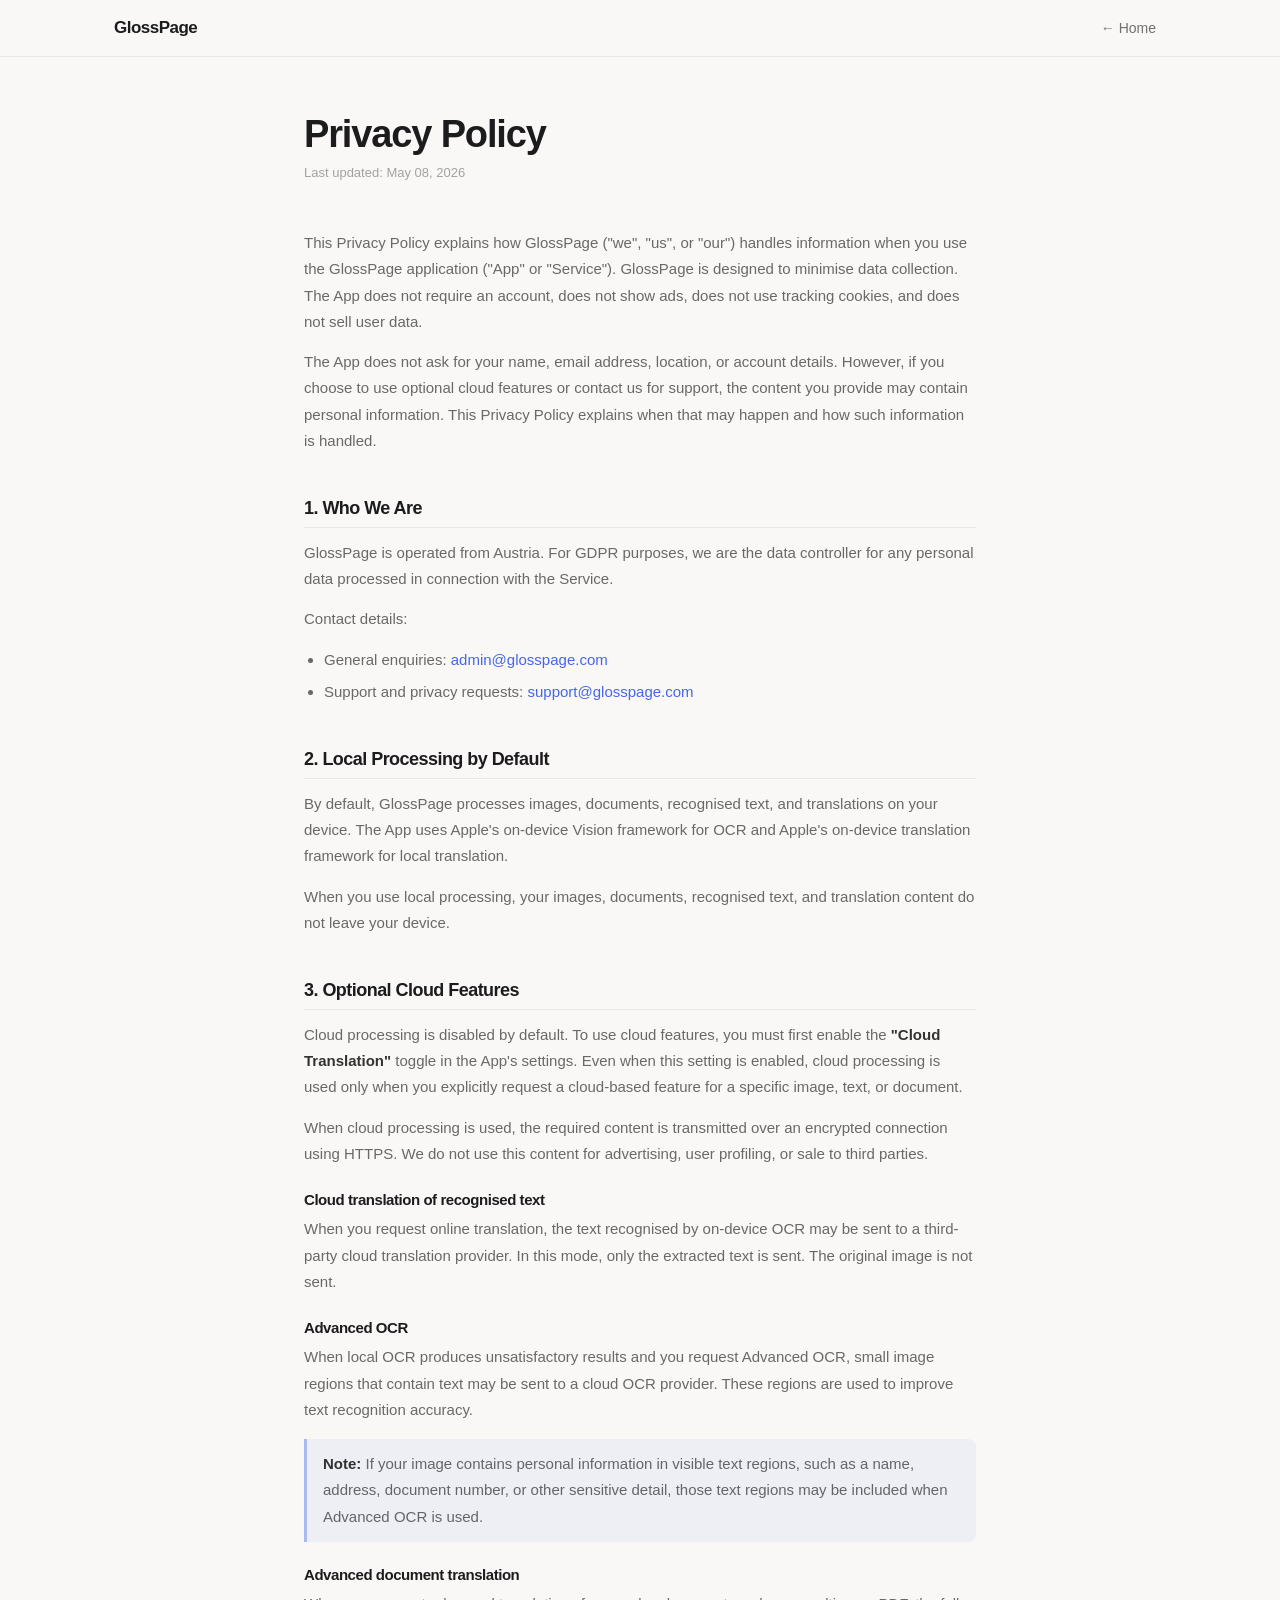
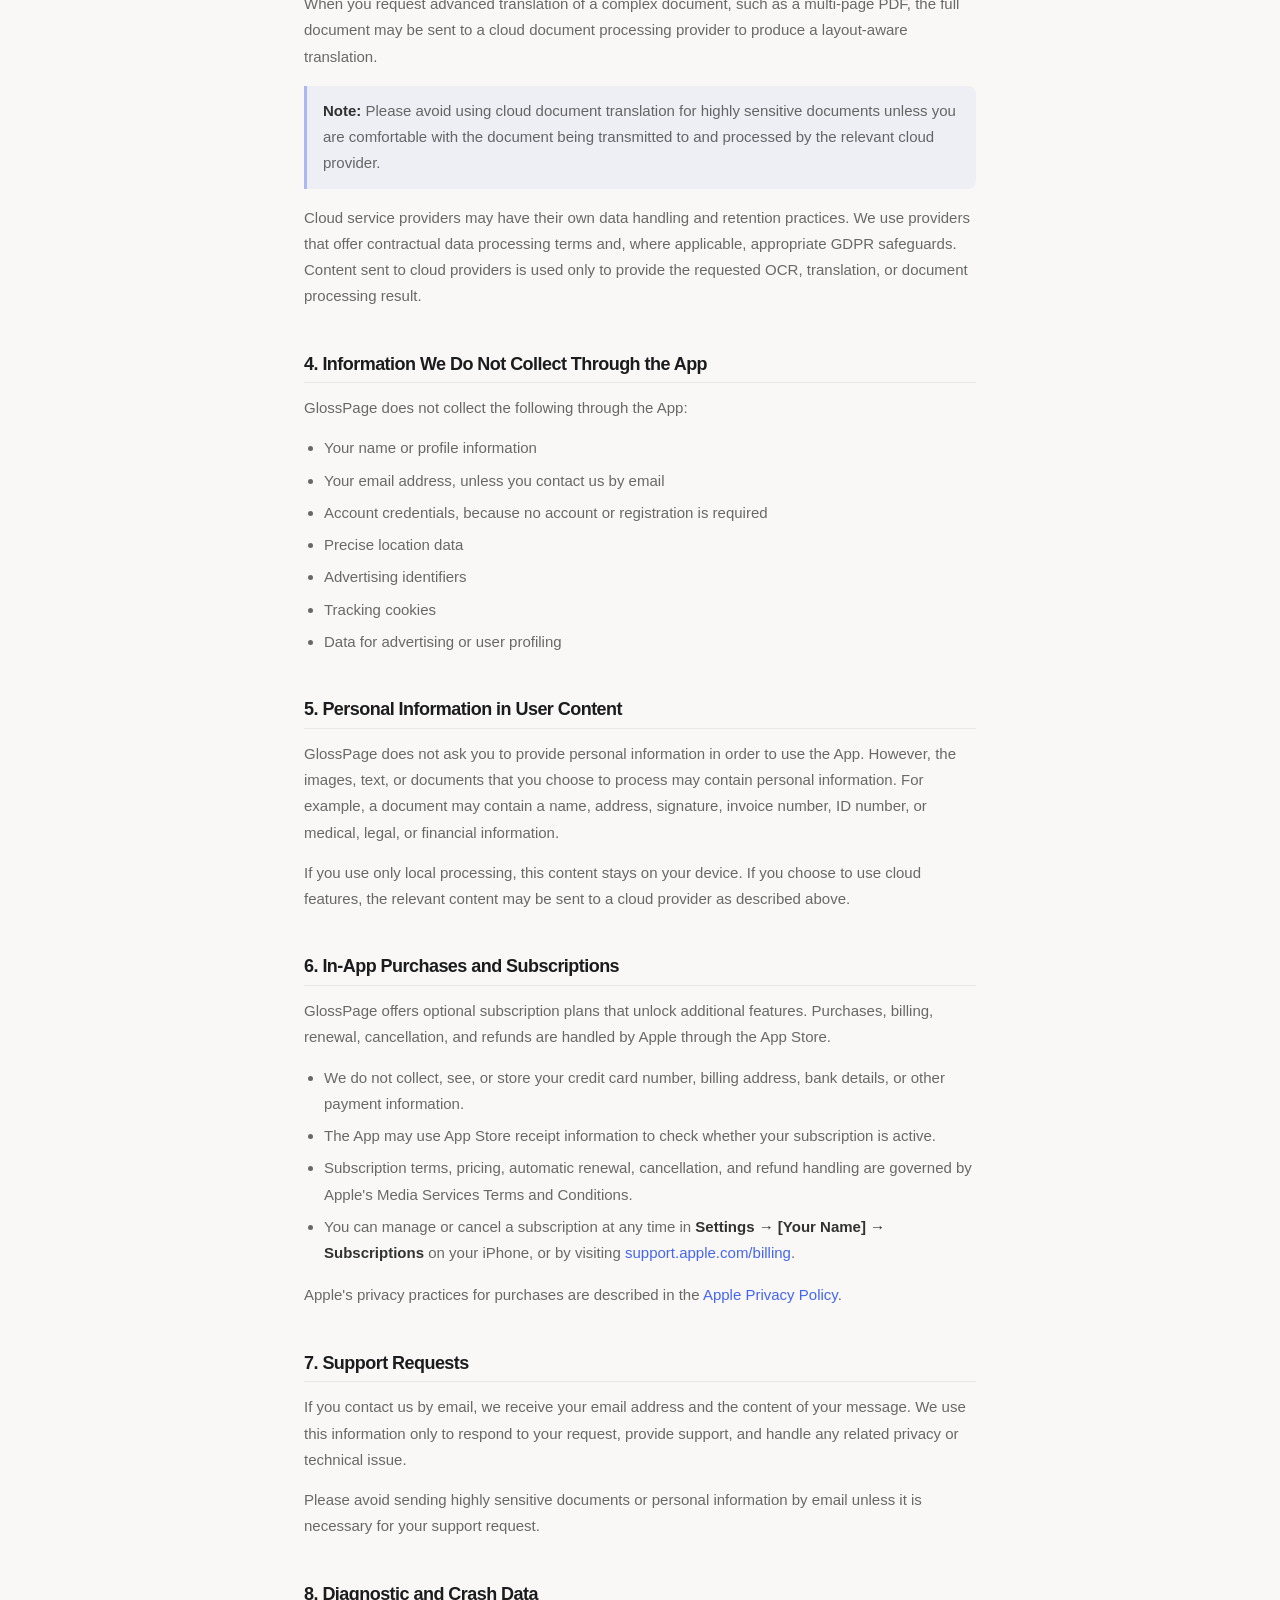
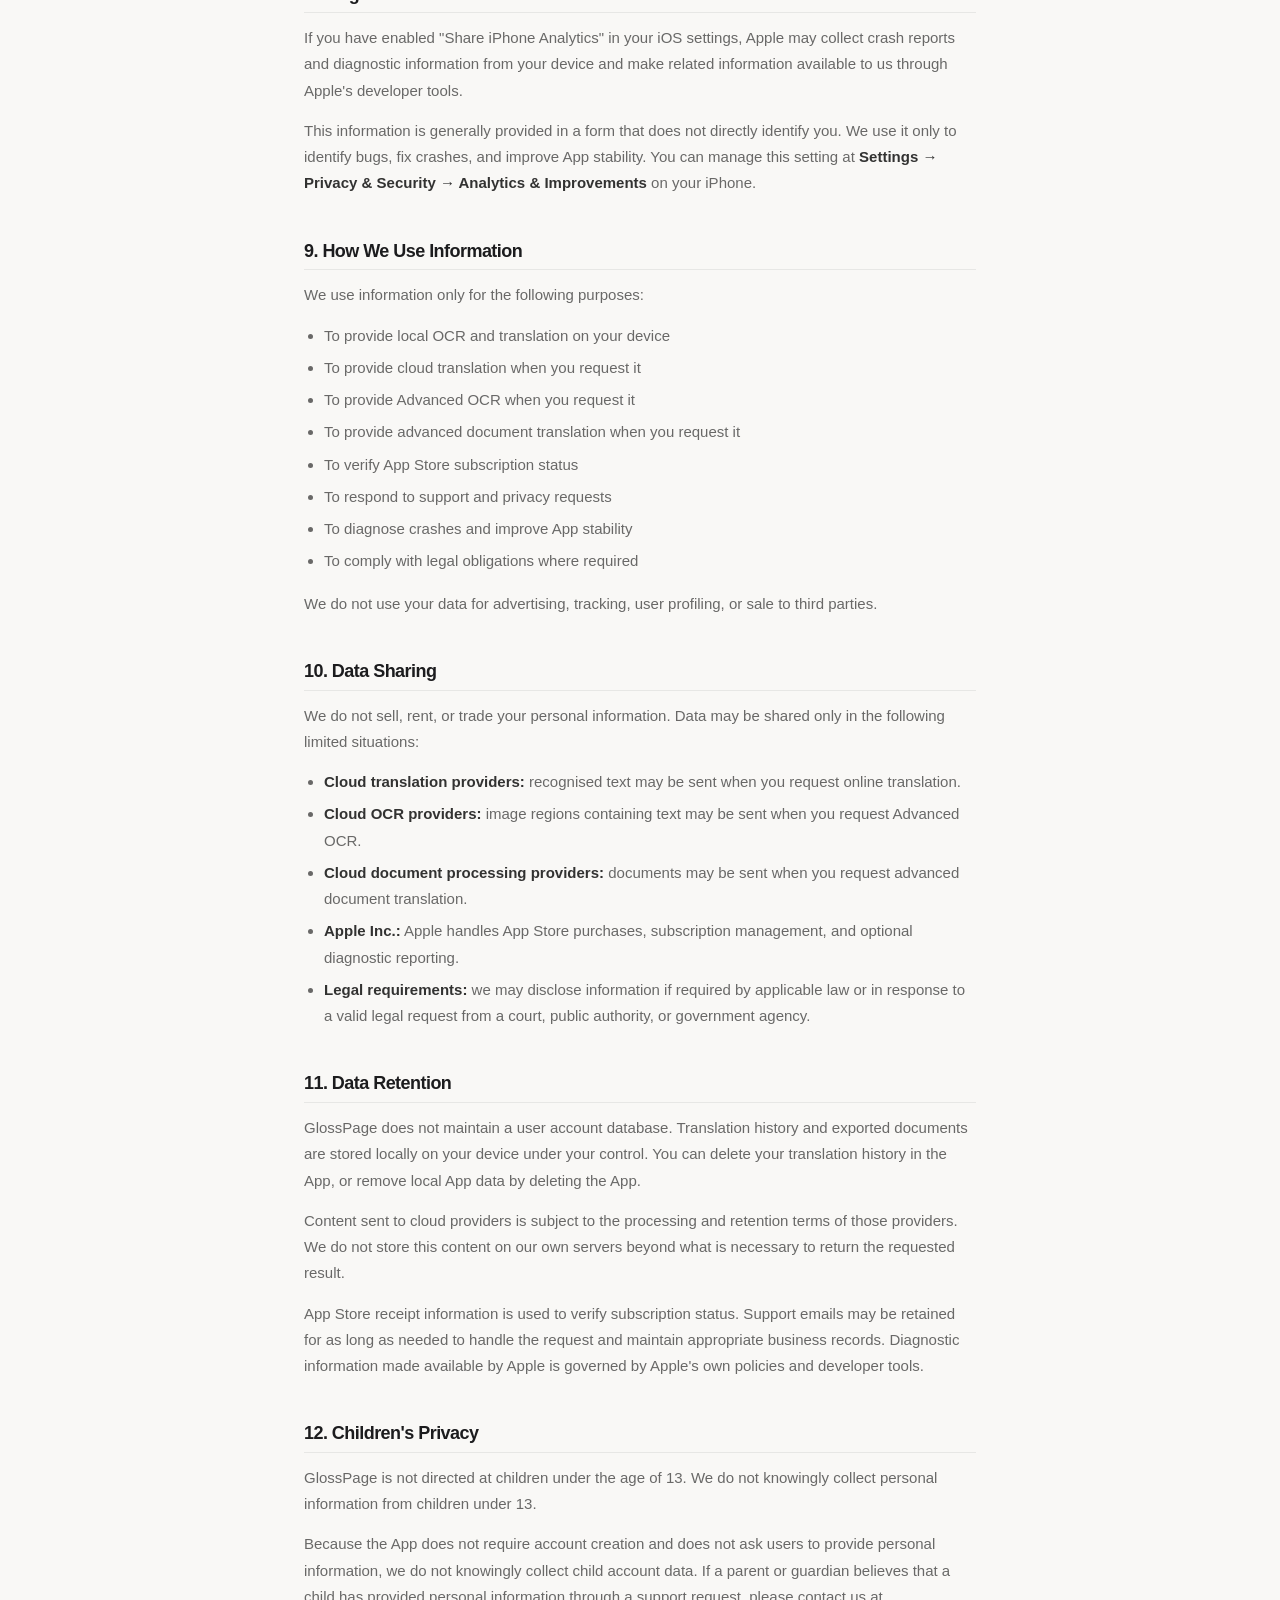
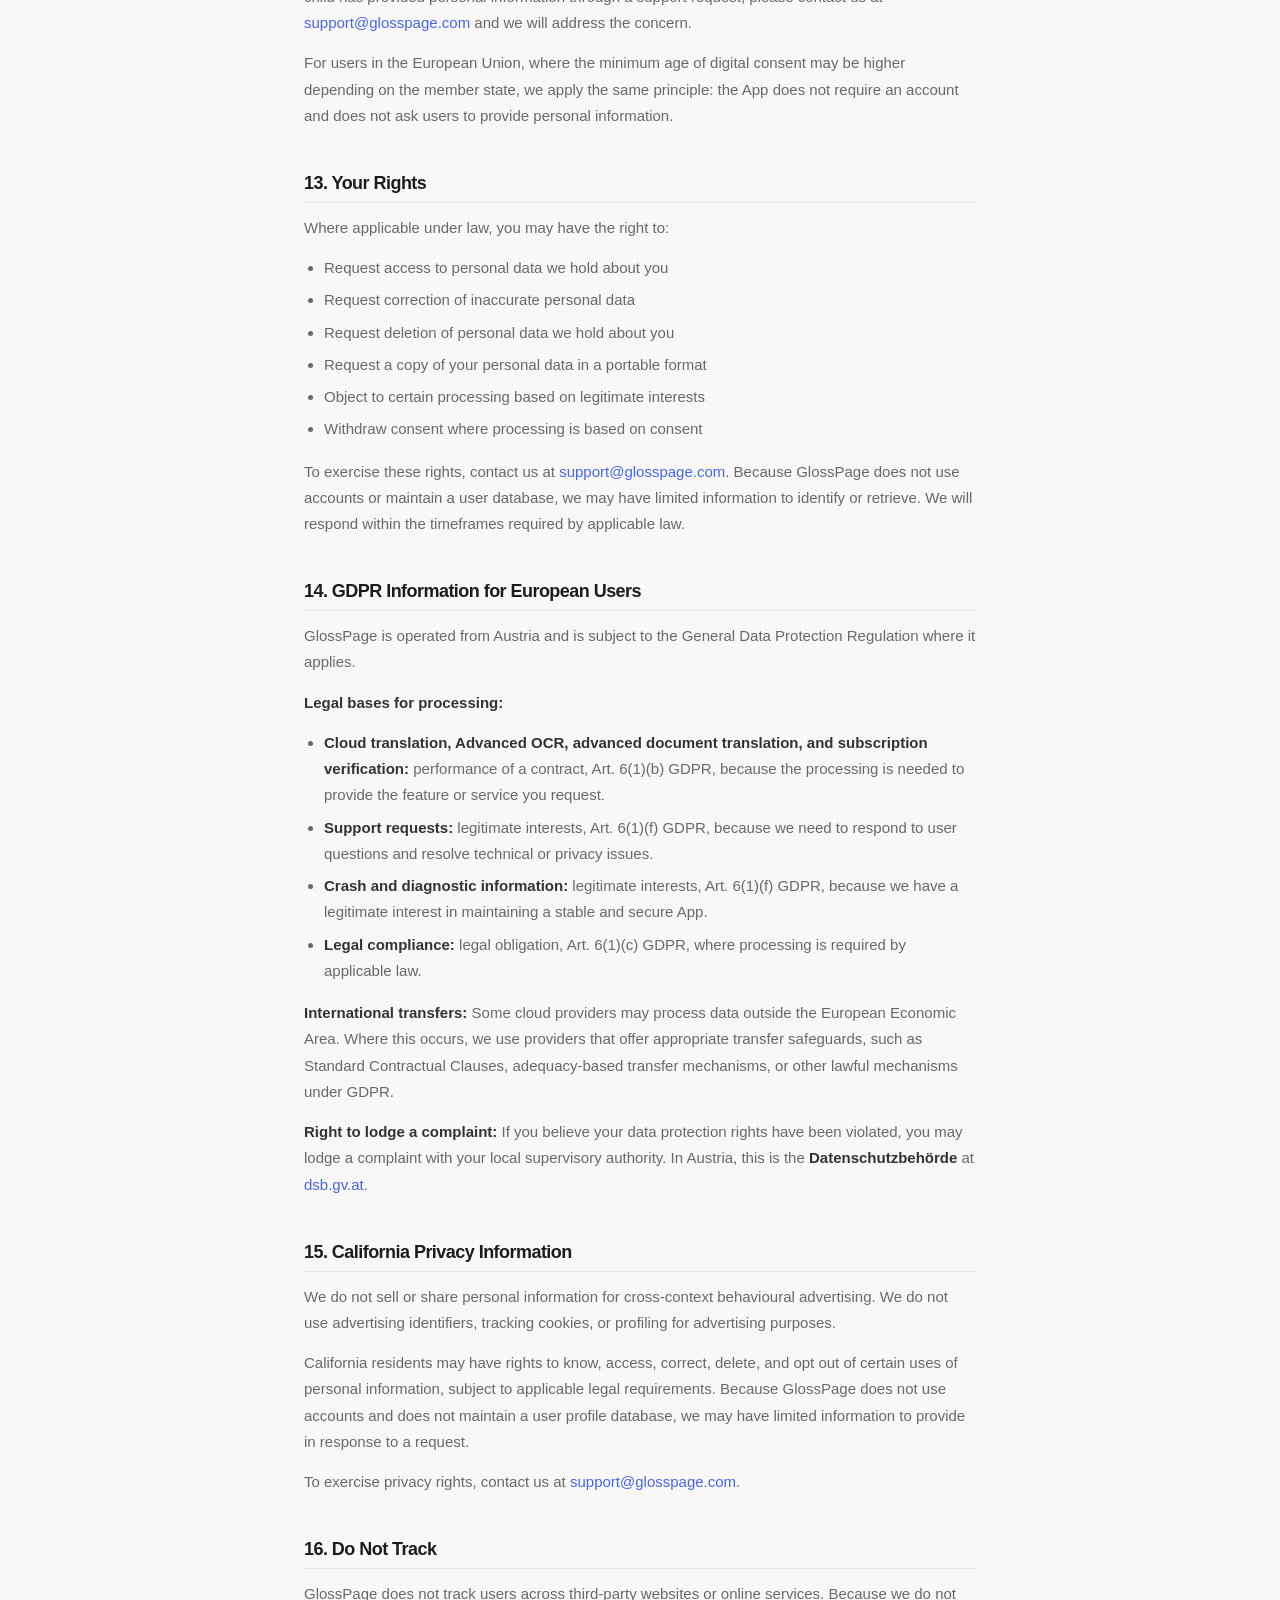
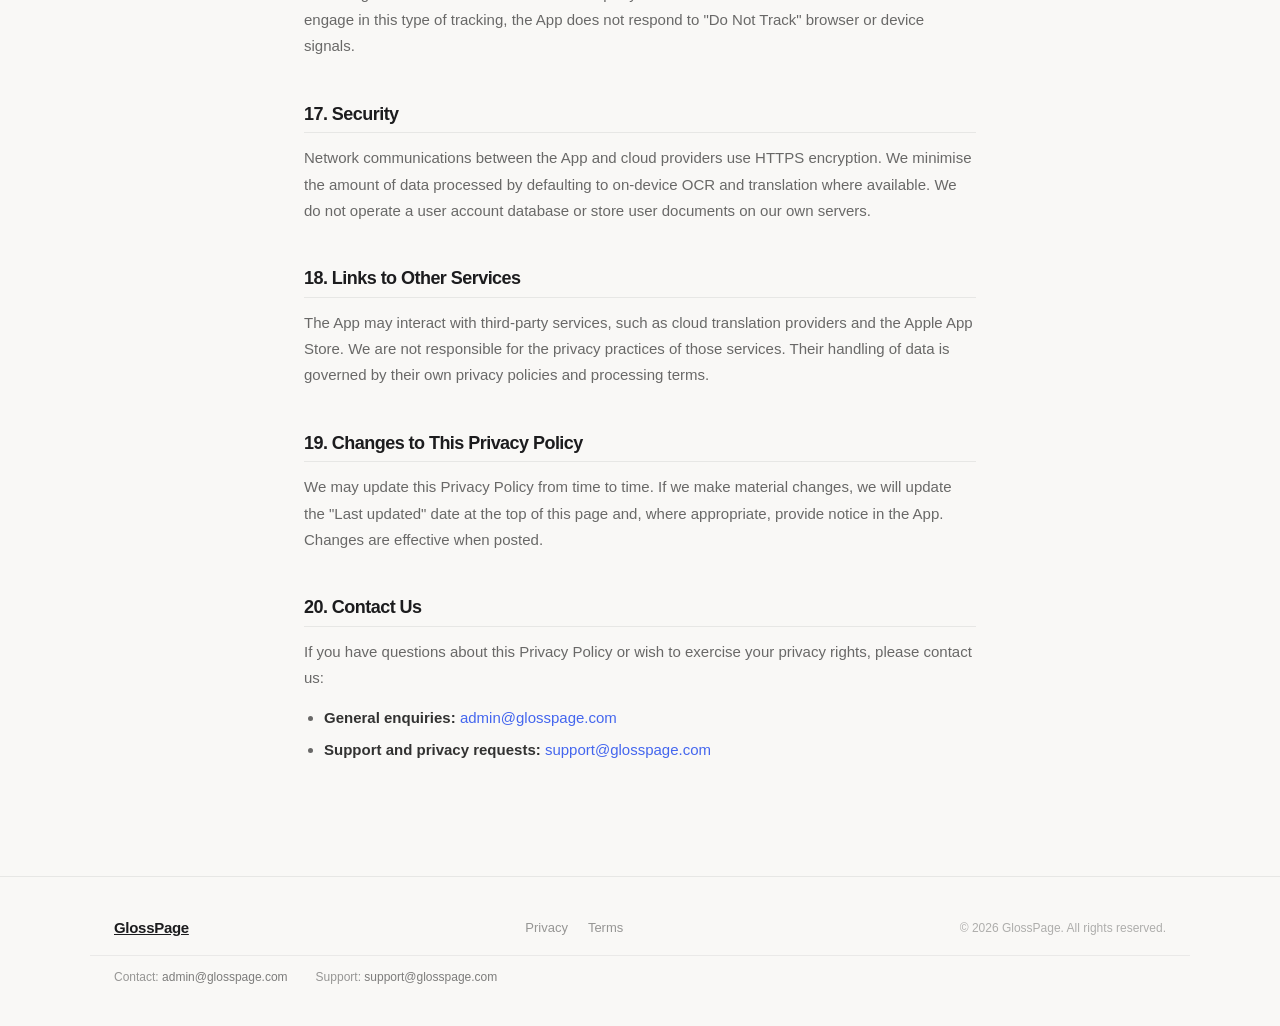
==== privacy.html @ c05e22f7 "Initial commit — GlossPage landing site" ====
<!DOCTYPE html>
<html lang="en">
<head>
<meta charset="UTF-8">
<meta name="viewport" content="width=device-width, initial-scale=1.0">
<title>Privacy Policy — GlossPage</title>
<meta name="description" content="GlossPage Privacy Policy — how we handle data in the GlossPage translation app.">
<link rel="icon" href="img/glosspage-icon.png" type="image/png">
<link rel="stylesheet" href="styles.css">
</head>
<body>

<nav>
  <div class="nav-inner">
    <a href="index.html" class="nav-logo">GlossPage</a>
    <div class="nav-actions">
      <a href="index.html" class="nav-link">← Home</a>
    </div>
  </div>
</nav>

<main class="legal-page">
  <div class="legal-content">

    <h1>Privacy Policy</h1>
    <span class="meta">Last updated: May 08, 2026</span>

    <p>This Privacy Policy explains how GlossPage ("we", "us", or "our") handles information when you use the GlossPage application ("App" or "Service"). GlossPage is designed to minimise data collection. The App does not require an account, does not show ads, does not use tracking cookies, and does not sell user data.</p>

    <p>The App does not ask for your name, email address, location, or account details. However, if you choose to use optional cloud features or contact us for support, the content you provide may contain personal information. This Privacy Policy explains when that may happen and how such information is handled.</p>

    <h2>1. Who We Are</h2>
    <p>GlossPage is operated from Austria. For GDPR purposes, we are the data controller for any personal data processed in connection with the Service.</p>
    <p>Contact details:</p>
    <ul>
      <li>General enquiries: <a href="mailto:admin@glosspage.com">admin@glosspage.com</a></li>
      <li>Support and privacy requests: <a href="mailto:support@glosspage.com">support@glosspage.com</a></li>
    </ul>

    <h2>2. Local Processing by Default</h2>
    <p>By default, GlossPage processes images, documents, recognised text, and translations on your device. The App uses Apple's on-device Vision framework for OCR and Apple's on-device translation framework for local translation.</p>
    <p>When you use local processing, your images, documents, recognised text, and translation content do not leave your device.</p>

    <h2>3. Optional Cloud Features</h2>
    <p>Cloud processing is disabled by default. To use cloud features, you must first enable the <strong>"Cloud Translation"</strong> toggle in the App's settings. Even when this setting is enabled, cloud processing is used only when you explicitly request a cloud-based feature for a specific image, text, or document.</p>

    <p>When cloud processing is used, the required content is transmitted over an encrypted connection using HTTPS. We do not use this content for advertising, user profiling, or sale to third parties.</p>

    <h3>Cloud translation of recognised text</h3>
    <p>When you request online translation, the text recognised by on-device OCR may be sent to a third-party cloud translation provider. In this mode, only the extracted text is sent. The original image is not sent.</p>

    <h3>Advanced OCR</h3>
    <p>When local OCR produces unsatisfactory results and you request Advanced OCR, small image regions that contain text may be sent to a cloud OCR provider. These regions are used to improve text recognition accuracy.</p>

    <div class="notice">
      <p><strong>Note:</strong> If your image contains personal information in visible text regions, such as a name, address, document number, or other sensitive detail, those text regions may be included when Advanced OCR is used.</p>
    </div>

    <h3>Advanced document translation</h3>
    <p>When you request advanced translation of a complex document, such as a multi-page PDF, the full document may be sent to a cloud document processing provider to produce a layout-aware translation.</p>

    <div class="notice">
      <p><strong>Note:</strong> Please avoid using cloud document translation for highly sensitive documents unless you are comfortable with the document being transmitted to and processed by the relevant cloud provider.</p>
    </div>

    <p>Cloud service providers may have their own data handling and retention practices. We use providers that offer contractual data processing terms and, where applicable, appropriate GDPR safeguards. Content sent to cloud providers is used only to provide the requested OCR, translation, or document processing result.</p>

    <h2>4. Information We Do Not Collect Through the App</h2>
    <p>GlossPage does not collect the following through the App:</p>
    <ul>
      <li>Your name or profile information</li>
      <li>Your email address, unless you contact us by email</li>
      <li>Account credentials, because no account or registration is required</li>
      <li>Precise location data</li>
      <li>Advertising identifiers</li>
      <li>Tracking cookies</li>
      <li>Data for advertising or user profiling</li>
    </ul>

    <h2>5. Personal Information in User Content</h2>
    <p>GlossPage does not ask you to provide personal information in order to use the App. However, the images, text, or documents that you choose to process may contain personal information. For example, a document may contain a name, address, signature, invoice number, ID number, or medical, legal, or financial information.</p>
    <p>If you use only local processing, this content stays on your device. If you choose to use cloud features, the relevant content may be sent to a cloud provider as described above.</p>

    <h2>6. In-App Purchases and Subscriptions</h2>
    <p>GlossPage offers optional subscription plans that unlock additional features. Purchases, billing, renewal, cancellation, and refunds are handled by Apple through the App Store.</p>
    <ul>
      <li>We do not collect, see, or store your credit card number, billing address, bank details, or other payment information.</li>
      <li>The App may use App Store receipt information to check whether your subscription is active.</li>
      <li>Subscription terms, pricing, automatic renewal, cancellation, and refund handling are governed by Apple's Media Services Terms and Conditions.</li>
      <li>You can manage or cancel a subscription at any time in <strong>Settings → [Your Name] → Subscriptions</strong> on your iPhone, or by visiting <a href="https://support.apple.com/billing" target="_blank" rel="noopener">support.apple.com/billing</a>.</li>
    </ul>
    <p>Apple's privacy practices for purchases are described in the <a href="https://www.apple.com/legal/privacy/" target="_blank" rel="noopener">Apple Privacy Policy</a>.</p>

    <h2>7. Support Requests</h2>
    <p>If you contact us by email, we receive your email address and the content of your message. We use this information only to respond to your request, provide support, and handle any related privacy or technical issue.</p>
    <p>Please avoid sending highly sensitive documents or personal information by email unless it is necessary for your support request.</p>

    <h2>8. Diagnostic and Crash Data</h2>
    <p>If you have enabled "Share iPhone Analytics" in your iOS settings, Apple may collect crash reports and diagnostic information from your device and make related information available to us through Apple's developer tools.</p>
    <p>This information is generally provided in a form that does not directly identify you. We use it only to identify bugs, fix crashes, and improve App stability. You can manage this setting at <strong>Settings → Privacy &amp; Security → Analytics &amp; Improvements</strong> on your iPhone.</p>

    <h2>9. How We Use Information</h2>
    <p>We use information only for the following purposes:</p>
    <ul>
      <li>To provide local OCR and translation on your device</li>
      <li>To provide cloud translation when you request it</li>
      <li>To provide Advanced OCR when you request it</li>
      <li>To provide advanced document translation when you request it</li>
      <li>To verify App Store subscription status</li>
      <li>To respond to support and privacy requests</li>
      <li>To diagnose crashes and improve App stability</li>
      <li>To comply with legal obligations where required</li>
    </ul>
    <p>We do not use your data for advertising, tracking, user profiling, or sale to third parties.</p>

    <h2>10. Data Sharing</h2>
    <p>We do not sell, rent, or trade your personal information. Data may be shared only in the following limited situations:</p>
    <ul>
      <li><strong>Cloud translation providers:</strong> recognised text may be sent when you request online translation.</li>
      <li><strong>Cloud OCR providers:</strong> image regions containing text may be sent when you request Advanced OCR.</li>
      <li><strong>Cloud document processing providers:</strong> documents may be sent when you request advanced document translation.</li>
      <li><strong>Apple Inc.:</strong> Apple handles App Store purchases, subscription management, and optional diagnostic reporting.</li>
      <li><strong>Legal requirements:</strong> we may disclose information if required by applicable law or in response to a valid legal request from a court, public authority, or government agency.</li>
    </ul>

    <h2>11. Data Retention</h2>
    <p>GlossPage does not maintain a user account database. Translation history and exported documents are stored locally on your device under your control. You can delete your translation history in the App, or remove local App data by deleting the App.</p>
    <p>Content sent to cloud providers is subject to the processing and retention terms of those providers. We do not store this content on our own servers beyond what is necessary to return the requested result.</p>
    <p>App Store receipt information is used to verify subscription status. Support emails may be retained for as long as needed to handle the request and maintain appropriate business records. Diagnostic information made available by Apple is governed by Apple's own policies and developer tools.</p>

    <h2>12. Children's Privacy</h2>
    <p>GlossPage is not directed at children under the age of 13. We do not knowingly collect personal information from children under 13.</p>
    <p>Because the App does not require account creation and does not ask users to provide personal information, we do not knowingly collect child account data. If a parent or guardian believes that a child has provided personal information through a support request, please contact us at <a href="mailto:support@glosspage.com">support@glosspage.com</a> and we will address the concern.</p>
    <p>For users in the European Union, where the minimum age of digital consent may be higher depending on the member state, we apply the same principle: the App does not require an account and does not ask users to provide personal information.</p>

    <h2>13. Your Rights</h2>
    <p>Where applicable under law, you may have the right to:</p>
    <ul>
      <li>Request access to personal data we hold about you</li>
      <li>Request correction of inaccurate personal data</li>
      <li>Request deletion of personal data we hold about you</li>
      <li>Request a copy of your personal data in a portable format</li>
      <li>Object to certain processing based on legitimate interests</li>
      <li>Withdraw consent where processing is based on consent</li>
    </ul>
    <p>To exercise these rights, contact us at <a href="mailto:support@glosspage.com">support@glosspage.com</a>. Because GlossPage does not use accounts or maintain a user database, we may have limited information to identify or retrieve. We will respond within the timeframes required by applicable law.</p>

    <h2>14. GDPR Information for European Users</h2>
    <p>GlossPage is operated from Austria and is subject to the General Data Protection Regulation where it applies.</p>

    <p><strong>Legal bases for processing:</strong></p>
    <ul>
      <li><strong>Cloud translation, Advanced OCR, advanced document translation, and subscription verification:</strong> performance of a contract, Art. 6(1)(b) GDPR, because the processing is needed to provide the feature or service you request.</li>
      <li><strong>Support requests:</strong> legitimate interests, Art. 6(1)(f) GDPR, because we need to respond to user questions and resolve technical or privacy issues.</li>
      <li><strong>Crash and diagnostic information:</strong> legitimate interests, Art. 6(1)(f) GDPR, because we have a legitimate interest in maintaining a stable and secure App.</li>
      <li><strong>Legal compliance:</strong> legal obligation, Art. 6(1)(c) GDPR, where processing is required by applicable law.</li>
    </ul>

    <p><strong>International transfers:</strong> Some cloud providers may process data outside the European Economic Area. Where this occurs, we use providers that offer appropriate transfer safeguards, such as Standard Contractual Clauses, adequacy-based transfer mechanisms, or other lawful mechanisms under GDPR.</p>

    <p><strong>Right to lodge a complaint:</strong> If you believe your data protection rights have been violated, you may lodge a complaint with your local supervisory authority. In Austria, this is the <strong>Datenschutzbehörde</strong> at <a href="https://www.dsb.gv.at" target="_blank" rel="noopener">dsb.gv.at</a>.</p>

    <h2>15. California Privacy Information</h2>
    <p>We do not sell or share personal information for cross-context behavioural advertising. We do not use advertising identifiers, tracking cookies, or profiling for advertising purposes.</p>
    <p>California residents may have rights to know, access, correct, delete, and opt out of certain uses of personal information, subject to applicable legal requirements. Because GlossPage does not use accounts and does not maintain a user profile database, we may have limited information to provide in response to a request.</p>
    <p>To exercise privacy rights, contact us at <a href="mailto:support@glosspage.com">support@glosspage.com</a>.</p>

    <h2>16. Do Not Track</h2>
    <p>GlossPage does not track users across third-party websites or online services. Because we do not engage in this type of tracking, the App does not respond to "Do Not Track" browser or device signals.</p>

    <h2>17. Security</h2>
    <p>Network communications between the App and cloud providers use HTTPS encryption. We minimise the amount of data processed by defaulting to on-device OCR and translation where available. We do not operate a user account database or store user documents on our own servers.</p>

    <h2>18. Links to Other Services</h2>
    <p>The App may interact with third-party services, such as cloud translation providers and the Apple App Store. We are not responsible for the privacy practices of those services. Their handling of data is governed by their own privacy policies and processing terms.</p>

    <h2>19. Changes to This Privacy Policy</h2>
    <p>We may update this Privacy Policy from time to time. If we make material changes, we will update the "Last updated" date at the top of this page and, where appropriate, provide notice in the App. Changes are effective when posted.</p>

    <h2>20. Contact Us</h2>
    <p>If you have questions about this Privacy Policy or wish to exercise your privacy rights, please contact us:</p>
    <ul>
      <li><strong>General enquiries:</strong> <a href="mailto:admin@glosspage.com">admin@glosspage.com</a></li>
      <li><strong>Support and privacy requests:</strong> <a href="mailto:support@glosspage.com">support@glosspage.com</a></li>
    </ul>

  </div>
</main>

<footer>
  <div class="footer-inner">
    <a href="index.html" class="footer-brand">GlossPage</a>
    <div class="footer-links">
      <a href="privacy.html">Privacy</a>
      <a href="terms.html">Terms</a>
    </div>
    <div class="footer-copy">© 2026 GlossPage. All rights reserved.</div>
  </div>
  <div class="footer-contacts">
    <span>Contact: <a href="mailto:admin@glosspage.com">admin@glosspage.com</a></span>
    <span>Support: <a href="mailto:support@glosspage.com">support@glosspage.com</a></span>
  </div>
</footer>

</body>
</html>
---- styles.css ----
/* ── Reset & base ── */
*, *::before, *::after { box-sizing: border-box; margin: 0; padding: 0; }
html { scroll-behavior: smooth; }
body {
  font-family: -apple-system, BlinkMacSystemFont, "SF Pro Text", "Helvetica Neue", sans-serif;
  background: #f9f8f6;
  color: #1c1c1e;
  -webkit-font-smoothing: antialiased;
  line-height: 1.5;
}

/* ── Typography ── */
h1, h2, h3 { letter-spacing: -0.03em; line-height: 1.15; font-weight: 700; }
p { color: rgba(0,0,0,0.55); }

/* ── Layout ── */
.container { max-width: 1100px; margin: 0 auto; padding: 0 24px; }
.container--narrow { max-width: 760px; margin: 0 auto; padding: 0 24px; }

/* ── Buttons ── */
.btn {
  display: inline-flex; align-items: center; gap: 8px;
  padding: 13px 22px; border-radius: 50px;
  font-size: 15px; font-weight: 590; text-decoration: none;
  transition: opacity 0.15s, transform 0.1s;
  cursor: pointer; white-space: nowrap;
}
.btn:active { transform: scale(0.97); }
.btn--primary {
  background: #1c1c1e; color: #fff;
  box-shadow: 0 2px 12px rgba(0,0,0,0.18);
}
.btn--primary:hover { opacity: 0.88; }
.btn--outline {
  background: transparent; color: #1c1c1e;
  border: 1.5px solid rgba(0,0,0,0.18);
}
.btn--outline:hover { background: rgba(0,0,0,0.04); }
.btn--pro {
  background: linear-gradient(135deg, #4466ee, #2233cc);
  color: #fff;
  box-shadow: 0 4px 20px rgba(50,80,220,0.3);
}
.btn--pro:hover { opacity: 0.9; }

/* ── Nav ── */
nav {
  position: sticky; top: 0; z-index: 100;
  background: rgba(249,248,246,0.88);
  backdrop-filter: blur(20px);
  -webkit-backdrop-filter: blur(20px);
  border-bottom: 0.5px solid rgba(0,0,0,0.07);
}
.nav-inner {
  display: flex; align-items: center; justify-content: space-between;
  height: 56px;
  max-width: 1100px; margin: 0 auto; padding: 0 24px;
}
.nav-logo {
  font-size: 17px; font-weight: 700; color: #1c1c1e;
  text-decoration: none; letter-spacing: -0.03em;
}
.nav-actions { display: flex; align-items: center; gap: 10px; }
.nav-link {
  font-size: 14px; font-weight: 500; color: rgba(0,0,0,0.55);
  text-decoration: none; padding: 6px 10px; border-radius: 8px;
  transition: color 0.15s;
}
.nav-link:hover { color: #1c1c1e; }

/* ── Hero ── */
.hero {
  padding: 96px 0 80px;
  text-align: center;
}
.hero-eyebrow {
  display: inline-block;
  font-size: 13px; font-weight: 600; letter-spacing: 0.04em;
  text-transform: uppercase; color: rgba(0,0,0,0.4);
  margin-bottom: 22px;
}
.hero h1 {
  font-size: clamp(38px, 6vw, 68px);
  color: #1c1c1e; margin-bottom: 20px;
  max-width: 820px; margin-left: auto; margin-right: auto;
}
.hero h1 em {
  font-style: normal;
  background: linear-gradient(135deg, #4466ee 0%, #8844cc 100%);
  -webkit-background-clip: text; -webkit-text-fill-color: transparent;
  background-clip: text;
}
.hero-sub {
  font-size: 18px; color: rgba(0,0,0,0.5); max-width: 540px;
  margin: 0 auto 36px; line-height: 1.6;
}
.hero-ctas { display: flex; align-items: center; justify-content: center; gap: 12px; flex-wrap: wrap; }
.hero-note {
  margin-top: 16px;
  font-size: 12.5px; color: rgba(0,0,0,0.35);
}

/* ── App Store badge ── */
.appstore-badge {
  display: inline-flex; align-items: center; gap: 10px;
  background: #1c1c1e; color: #fff; border-radius: 14px;
  padding: 10px 18px; text-decoration: none;
  transition: opacity 0.15s, transform 0.1s;
}
.appstore-badge:hover { opacity: 0.88; }
.appstore-badge:active { transform: scale(0.97); }
.appstore-badge-text { display: flex; flex-direction: column; }
.appstore-badge-sub { font-size: 10px; font-weight: 400; opacity: 0.7; letter-spacing: 0.02em; }
.appstore-badge-name { font-size: 16px; font-weight: 700; letter-spacing: -0.02em; margin-top: -1px; }

/* ── Hero visual ── */
.hero-visual {
  margin-top: 64px;
  position: relative;
  display: flex; justify-content: center;
}
.phone-mockup {
  width: 260px; position: relative;
  filter: drop-shadow(0 32px 64px rgba(0,0,0,0.16)) drop-shadow(0 4px 12px rgba(0,0,0,0.1));
}
.phone-mockup-shadow {
  position: absolute; bottom: -24px; left: 50%;
  transform: translateX(-50%);
  width: 160px; height: 24px;
  background: radial-gradient(ellipse, rgba(0,0,0,0.18) 0%, transparent 70%);
  pointer-events: none;
}

/* ── Phone shell (use-case demos) ── */
.case-label {
  font-size: 11px; font-weight: 600; letter-spacing: 0.05em;
  text-transform: uppercase; color: rgba(0,0,0,0.38);
  display: flex; align-items: center; gap: 6px;
  white-space: nowrap;
}
.phone-shell {
  position: relative; width: 275px; height: 593px;
  border-radius: 46px; overflow: hidden;
  box-shadow: 0 36px 80px rgba(0,0,0,0.2), 0 0 0 1px rgba(0,0,0,0.11);
  flex-shrink: 0;
}
.dyn-island {
  position: absolute; top: 14px; left: 50%; transform: translateX(-50%);
  width: 110px; height: 20px; border-radius: 10px;
  background: #1c1c1e; z-index: 20;
}
.home-bar {
  position: absolute; bottom: 10px; left: 50%; transform: translateX(-50%);
  width: 120px; height: 5px; border-radius: 3px; z-index: 20;
}
.phone-placeholder-shell {
  background: repeating-linear-gradient(
    45deg,
    rgba(0,0,0,0.03) 0px, rgba(0,0,0,0.03) 1px,
    transparent 1px, transparent 8px
  );
  border: 1.5px dashed rgba(0,0,0,0.12);
  box-shadow: none;
}
.soon-pill {
  font-size: 10px; font-weight: 650; letter-spacing: 0.04em;
  background: rgba(0,0,0,0.07); color: rgba(0,0,0,0.4);
  padding: 2px 7px; border-radius: 50px; text-transform: uppercase;
}

/* ── Section ── */
.section { padding: 88px 0; }
.section + .section { border-top: 0.5px solid rgba(0,0,0,0.06); }
.section-label {
  font-size: 12px; font-weight: 600; letter-spacing: 0.06em;
  text-transform: uppercase; color: rgba(0,0,0,0.35);
  margin-bottom: 14px;
}
.section h2 {
  font-size: clamp(28px, 4vw, 44px); color: #1c1c1e; margin-bottom: 16px;
}
.section-sub {
  font-size: 17px; color: rgba(0,0,0,0.5); line-height: 1.65;
  max-width: 520px;
}

/* ── Feature grid ── */
.feature-grid {
  display: grid;
  grid-template-columns: repeat(auto-fit, minmax(260px, 1fr));
  gap: 16px; margin-top: 52px;
}
.feature-card {
  background: rgba(255,255,255,0.7);
  border: 0.5px solid rgba(0,0,0,0.07);
  border-radius: 20px;
  padding: 28px 26px;
  box-shadow: 0 2px 12px rgba(0,0,0,0.05);
}
.feature-icon {
  width: 42px; height: 42px; border-radius: 12px;
  display: flex; align-items: center; justify-content: center;
  margin-bottom: 18px;
  background: rgba(0,0,0,0.05);
}
.feature-icon svg { width: 22px; height: 22px; }
.feature-card h3 {
  font-size: 16px; font-weight: 650; color: #1c1c1e; margin-bottom: 8px;
}
.feature-card p { font-size: 14px; line-height: 1.6; }
.feature-badge {
  display: inline-block; margin-top: 12px;
  font-size: 11px; font-weight: 600; letter-spacing: 0.03em;
  padding: 3px 9px; border-radius: 50px;
}
.badge-free { background: rgba(0,180,100,0.1); color: rgba(0,140,70,1); }
.badge-pro { background: rgba(68,102,238,0.1); color: #3355cc; }

/* ── How it works ── */
.how-steps {
  display: grid;
  grid-template-columns: repeat(auto-fit, minmax(200px, 1fr));
  gap: 40px; margin-top: 52px; counter-reset: steps;
}
.how-step { position: relative; }
.how-step::before {
  counter-increment: steps;
  content: counter(steps);
  display: block; width: 32px; height: 32px; border-radius: 50%;
  background: #1c1c1e; color: #fff;
  font-size: 13px; font-weight: 700;
  display: flex; align-items: center; justify-content: center;
  margin-bottom: 14px;
  line-height: 32px; text-align: center;
}
.how-step h3 { font-size: 16px; font-weight: 650; margin-bottom: 7px; color: #1c1c1e; }
.how-step p { font-size: 14px; line-height: 1.6; }

/* ── Pricing ── */
.pricing-grid {
  display: grid;
  grid-template-columns: 1fr 1fr;
  gap: 16px; margin-top: 52px;
}
.pricing-card {
  border-radius: 24px; padding: 32px 28px;
  border: 0.5px solid rgba(0,0,0,0.07);
}
.pricing-card--free { background: rgba(255,255,255,0.7); }
.pricing-card--pro {
  background: #1a1f4e;
  border-color: transparent;
  box-shadow: 0 8px 40px rgba(40,60,200,0.2);
}
.pricing-tier {
  font-size: 12px; font-weight: 600; letter-spacing: 0.06em;
  text-transform: uppercase; margin-bottom: 10px;
}
.pricing-card--free .pricing-tier { color: rgba(0,0,0,0.4); }
.pricing-card--pro .pricing-tier { color: rgba(150,170,255,0.8); }
.pricing-price {
  font-size: 36px; font-weight: 750; letter-spacing: -0.04em; margin-bottom: 4px;
}
.pricing-card--free .pricing-price { color: #1c1c1e; }
.pricing-card--pro .pricing-price { color: #fff; }
.pricing-period {
  font-size: 13px; color: rgba(0,0,0,0.4); margin-bottom: 28px;
}
.pricing-card--pro .pricing-period { color: rgba(255,255,255,0.45); }
.pricing-features { list-style: none; display: flex; flex-direction: column; gap: 10px; margin-bottom: 28px; }
.pricing-features li {
  font-size: 14px; display: flex; align-items: flex-start; gap: 10px;
}
.pricing-card--free .pricing-features li { color: rgba(0,0,0,0.65); }
.pricing-card--pro .pricing-features li { color: rgba(255,255,255,0.85); }
.pricing-check { flex-shrink: 0; margin-top: 1px; opacity: 0.7; }
.pricing-muted { opacity: 0.45 !important; }
.pricing-note {
  font-size: 12px; margin-top: 14px; text-align: center;
}
.pricing-card--pro .pricing-note { color: rgba(255,255,255,0.35); }

/* ── Footer ── */
footer {
  border-top: 0.5px solid rgba(0,0,0,0.07);
  padding: 40px 0;
}
.footer-inner {
  display: flex; align-items: center; justify-content: space-between;
  flex-wrap: wrap; gap: 16px;
  max-width: 1100px; margin: 0 auto; padding: 0 24px;
}
.footer-brand { font-size: 15px; font-weight: 700; color: #1c1c1e; letter-spacing: -0.02em; }
.footer-links { display: flex; gap: 20px; flex-wrap: wrap; }
.footer-links a {
  font-size: 13px; color: rgba(0,0,0,0.4); text-decoration: none;
  transition: color 0.15s;
}
.footer-links a:hover { color: #1c1c1e; }
.footer-copy { font-size: 12px; color: rgba(0,0,0,0.3); }
.footer-contacts {
  max-width: 1100px; margin: 16px auto 0;
  padding: 12px 24px 0;
  border-top: 0.5px solid rgba(0,0,0,0.06);
  display: flex; gap: 28px; flex-wrap: wrap;
}
.footer-contacts span { font-size: 12px; color: rgba(0,0,0,0.4); }
.footer-contacts a { color: rgba(0,0,0,0.5); text-decoration: none; transition: color 0.15s; }
.footer-contacts a:hover { color: #1c1c1e; }

/* ── Divider ── */
.divider { border: none; border-top: 0.5px solid rgba(0,0,0,0.07); }

/* ── Language switcher ── */
.lang-switcher { position: relative; }
.lang-btn {
  display: flex; align-items: center; gap: 5px;
  background: transparent; border: 1px solid rgba(0,0,0,0.14);
  border-radius: 8px; padding: 5px 10px; cursor: pointer;
  font-size: 13px; font-weight: 500; color: rgba(0,0,0,0.6);
  font-family: -apple-system, system-ui; transition: background 0.15s;
}
.lang-btn:hover { background: rgba(0,0,0,0.04); }
.lang-dropdown {
  display: none; position: absolute; top: calc(100% + 6px); right: 0;
  background: rgba(249,248,246,0.96); backdrop-filter: blur(20px);
  border: 0.5px solid rgba(0,0,0,0.1); border-radius: 12px;
  padding: 6px; min-width: 140px; z-index: 200;
  box-shadow: 0 8px 32px rgba(0,0,0,0.12);
}
.lang-dropdown.open { display: block; }
.lang-option {
  display: flex; align-items: center; gap: 8px;
  padding: 8px 12px; border-radius: 8px; cursor: pointer;
  font-size: 13.5px; font-weight: 500; color: #1c1c1e;
  transition: background 0.12s;
}
.lang-option:hover { background: rgba(0,0,0,0.05); }
.lang-option.active { background: rgba(0,0,0,0.06); }

/* ── Legal pages ── */
.legal-page { padding: 56px 0 96px; }
.legal-content {
  max-width: 720px;
  margin: 0 auto;
  padding: 0 24px;
}
.legal-content h1 {
  font-size: clamp(26px, 4vw, 38px);
  color: #1c1c1e;
  margin-bottom: 6px;
}
.legal-content .meta {
  font-size: 13px;
  color: rgba(0,0,0,0.35);
  display: block;
  margin-bottom: 48px;
}
.legal-content h2 {
  font-size: 18px;
  font-weight: 700;
  color: #1c1c1e;
  margin-top: 44px;
  margin-bottom: 12px;
  padding-bottom: 8px;
  border-bottom: 0.5px solid rgba(0,0,0,0.07);
}
.legal-content h3 {
  font-size: 15px;
  font-weight: 650;
  color: #1c1c1e;
  margin-top: 24px;
  margin-bottom: 8px;
}
.legal-content h4 {
  font-size: 14px;
  font-weight: 650;
  color: rgba(0,0,0,0.75);
  margin-top: 20px;
  margin-bottom: 6px;
}
.legal-content p {
  font-size: 15px;
  line-height: 1.75;
  color: rgba(0,0,0,0.58);
  margin-bottom: 14px;
}
.legal-content ul, .legal-content ol {
  margin: 0 0 16px 20px;
}
.legal-content li {
  font-size: 15px;
  line-height: 1.75;
  color: rgba(0,0,0,0.58);
  margin-bottom: 6px;
}
.legal-content a {
  color: #4466ee;
  text-decoration: none;
}
.legal-content a:hover { text-decoration: underline; }
.legal-content strong {
  color: rgba(0,0,0,0.8);
  font-weight: 600;
}
.legal-content .notice {
  background: rgba(68,102,238,0.06);
  border-left: 3px solid rgba(68,102,238,0.4);
  border-radius: 0 8px 8px 0;
  padding: 12px 16px;
  margin: 16px 0;
}
.legal-content .notice p { margin-bottom: 0; }

/* ── Responsive ── */
@media (max-width: 780px) {
  .pricing-grid { grid-template-columns: 1fr !important; }
}
@media (max-width: 640px) {
  .hero { padding: 48px 0 40px; }
  .hero-visual { gap: 20px !important; margin-top: 48px !important; }
  .hero-visual > div { width: 100% !important; align-items: center; }
  .phone-mockup { width: 180px !important; }
  .phone-mockup > div { width: 180px !important; height: 388px !important; }
  .section { padding: 60px 0; }
  .feature-grid { grid-template-columns: 1fr 1fr; }
  nav .btn--outline { display: none; }
  .nav-link { display: none; }
  .footer-inner { flex-direction: column; align-items: flex-start; gap: 12px; }
  h1 { font-size: 32px !important; }
  .hero-sub { font-size: 16px; }
  .legal-page { padding: 40px 0 72px; }
}
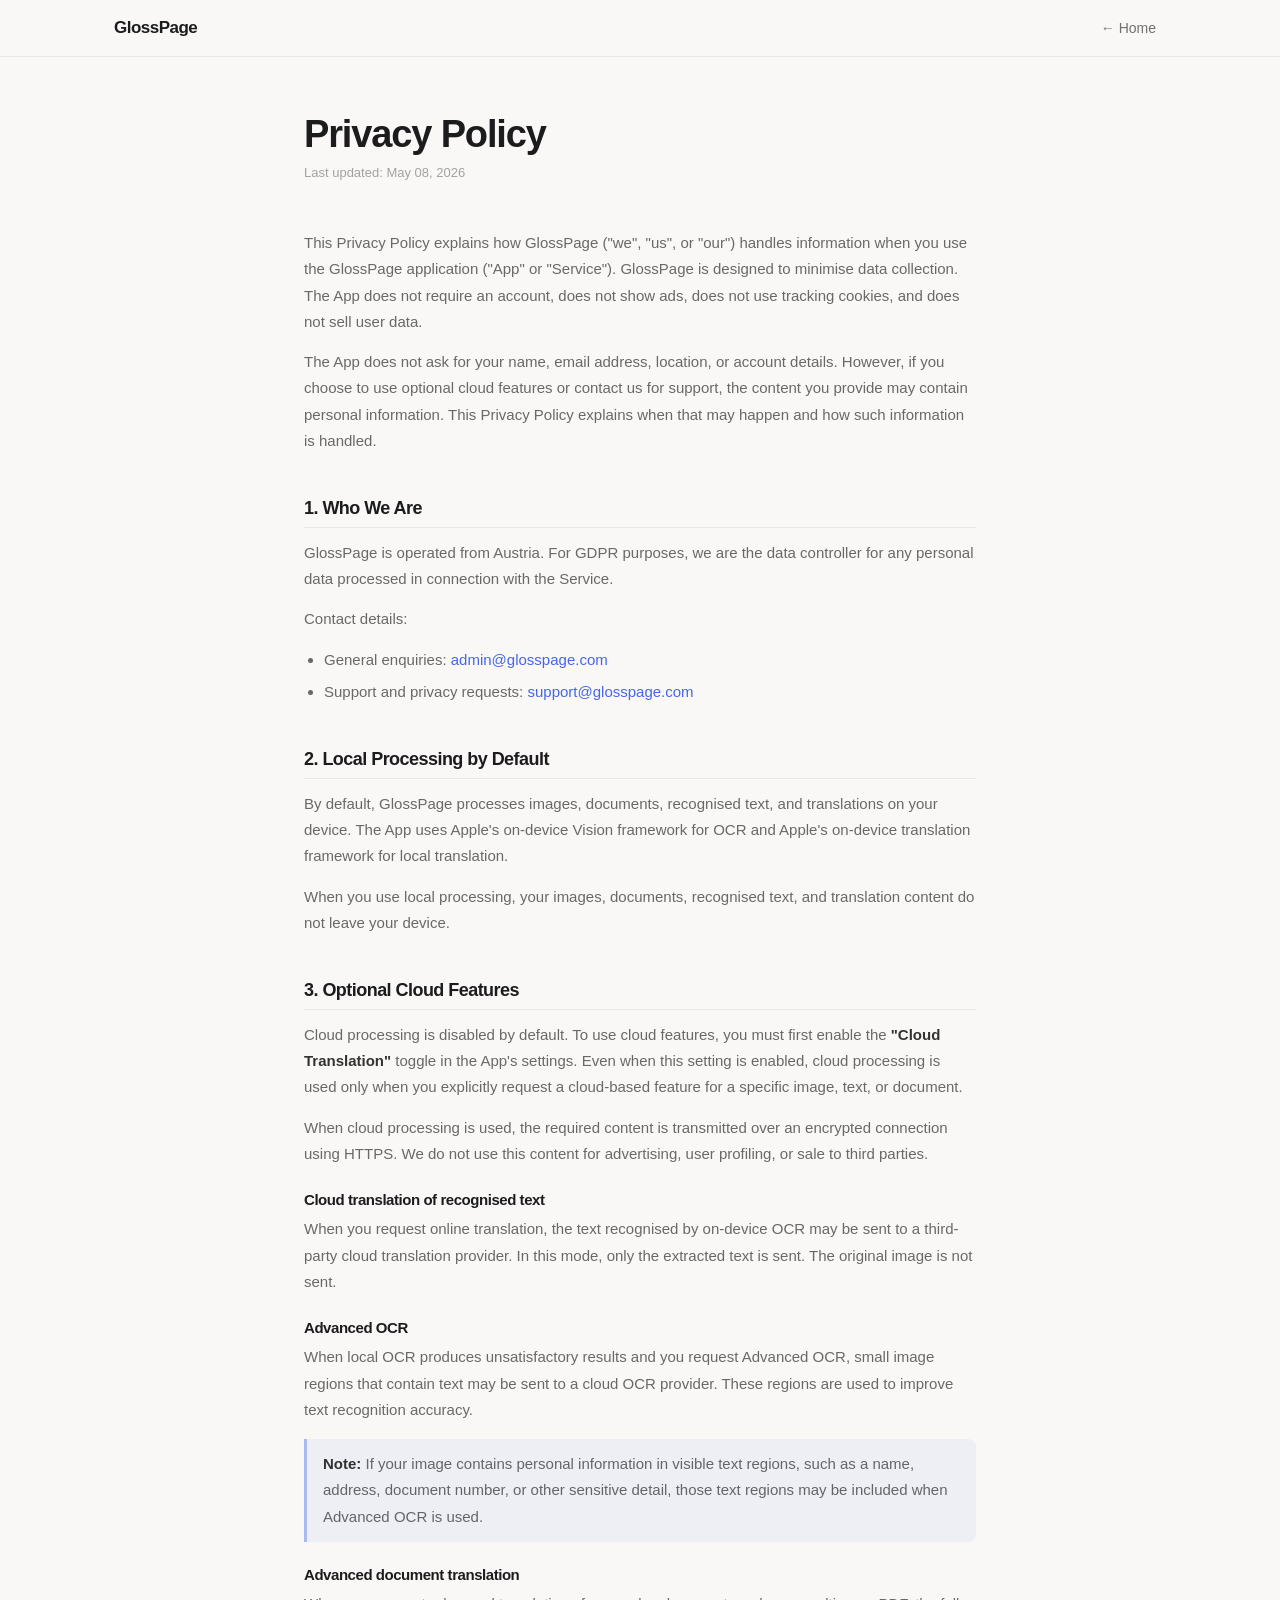
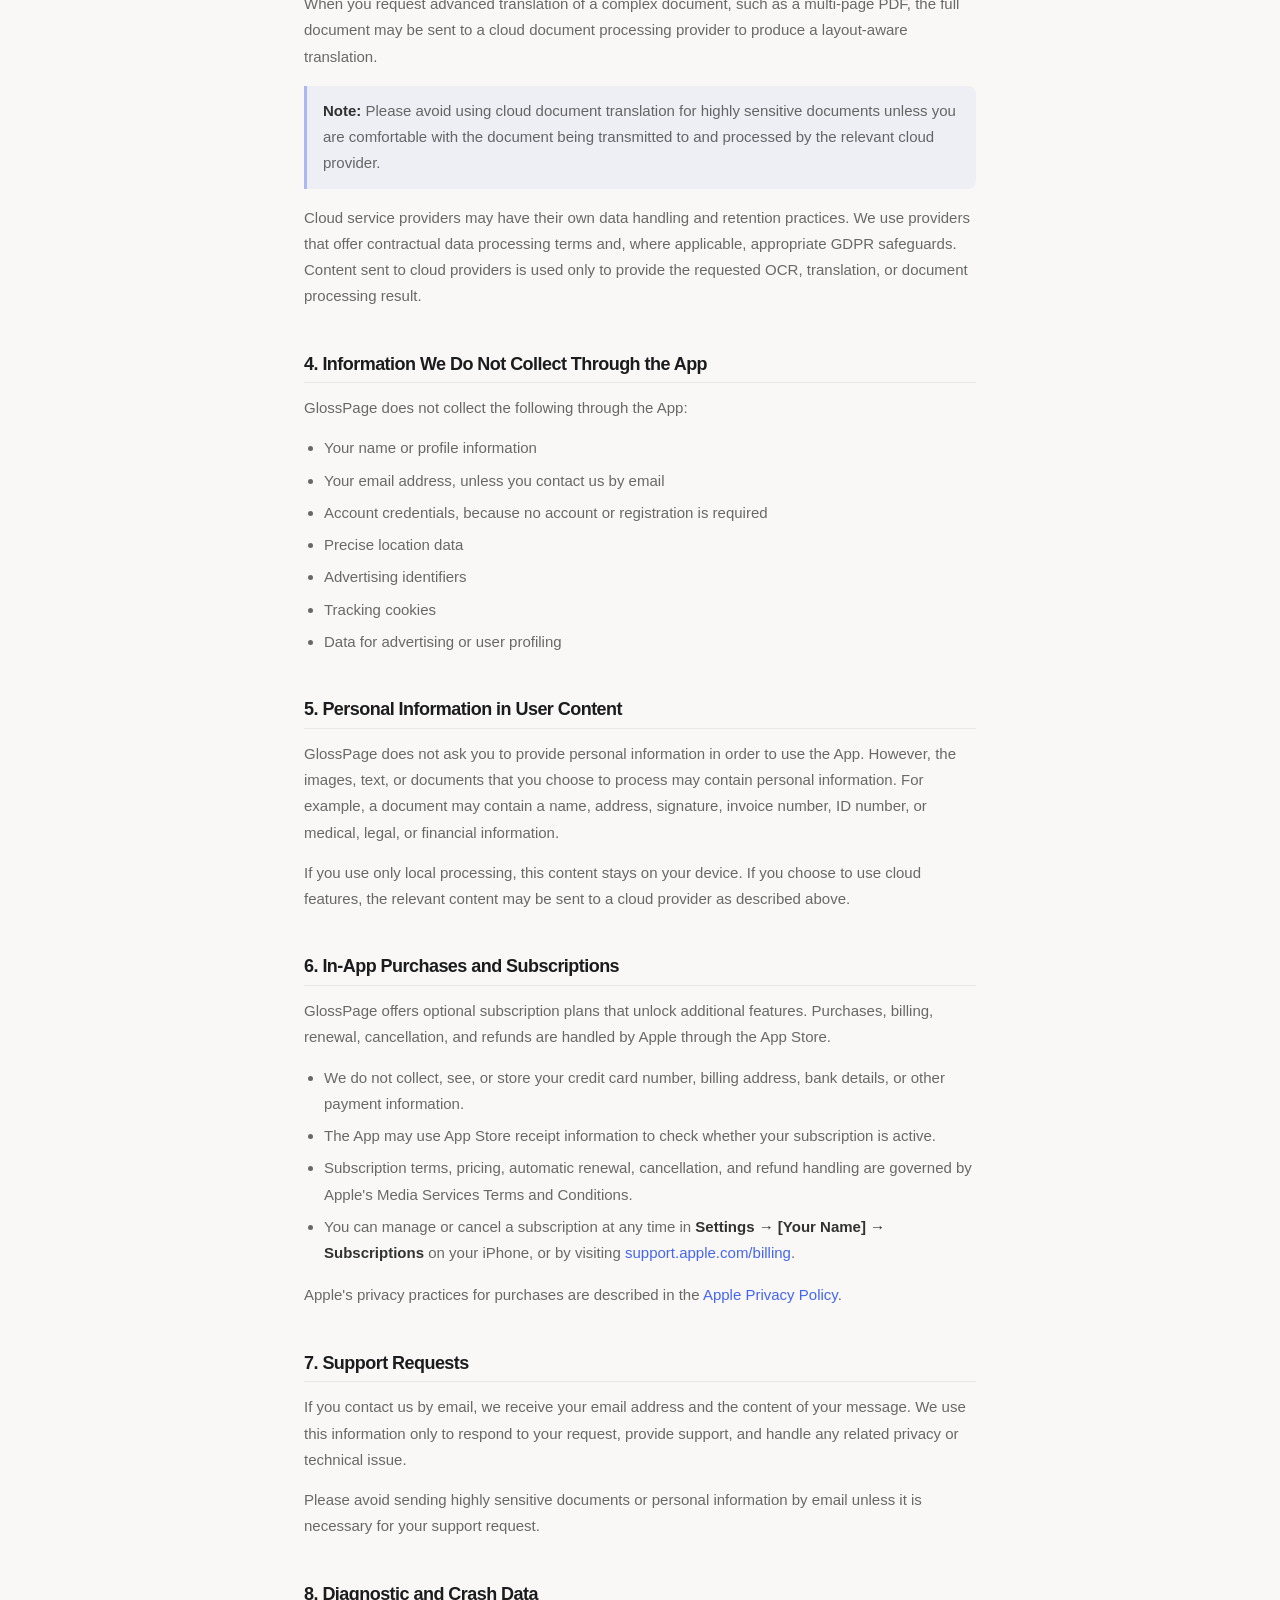
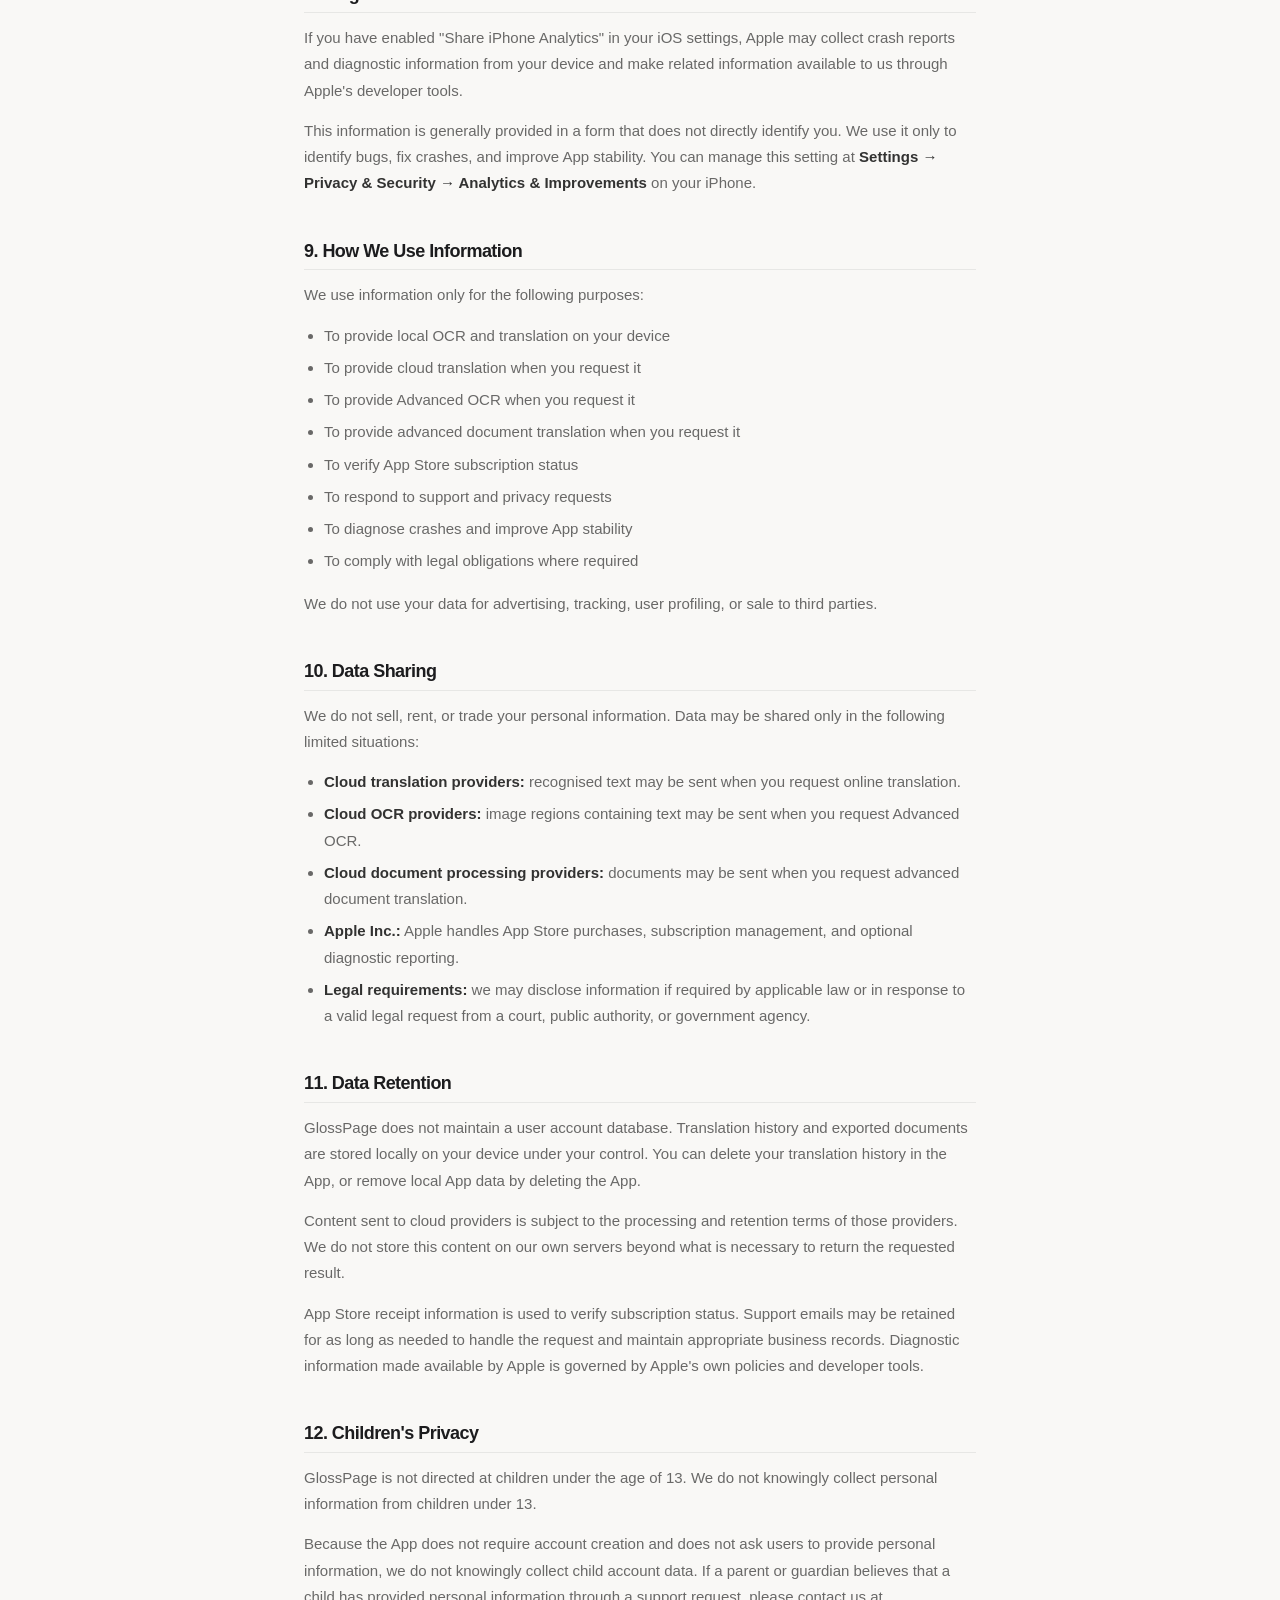
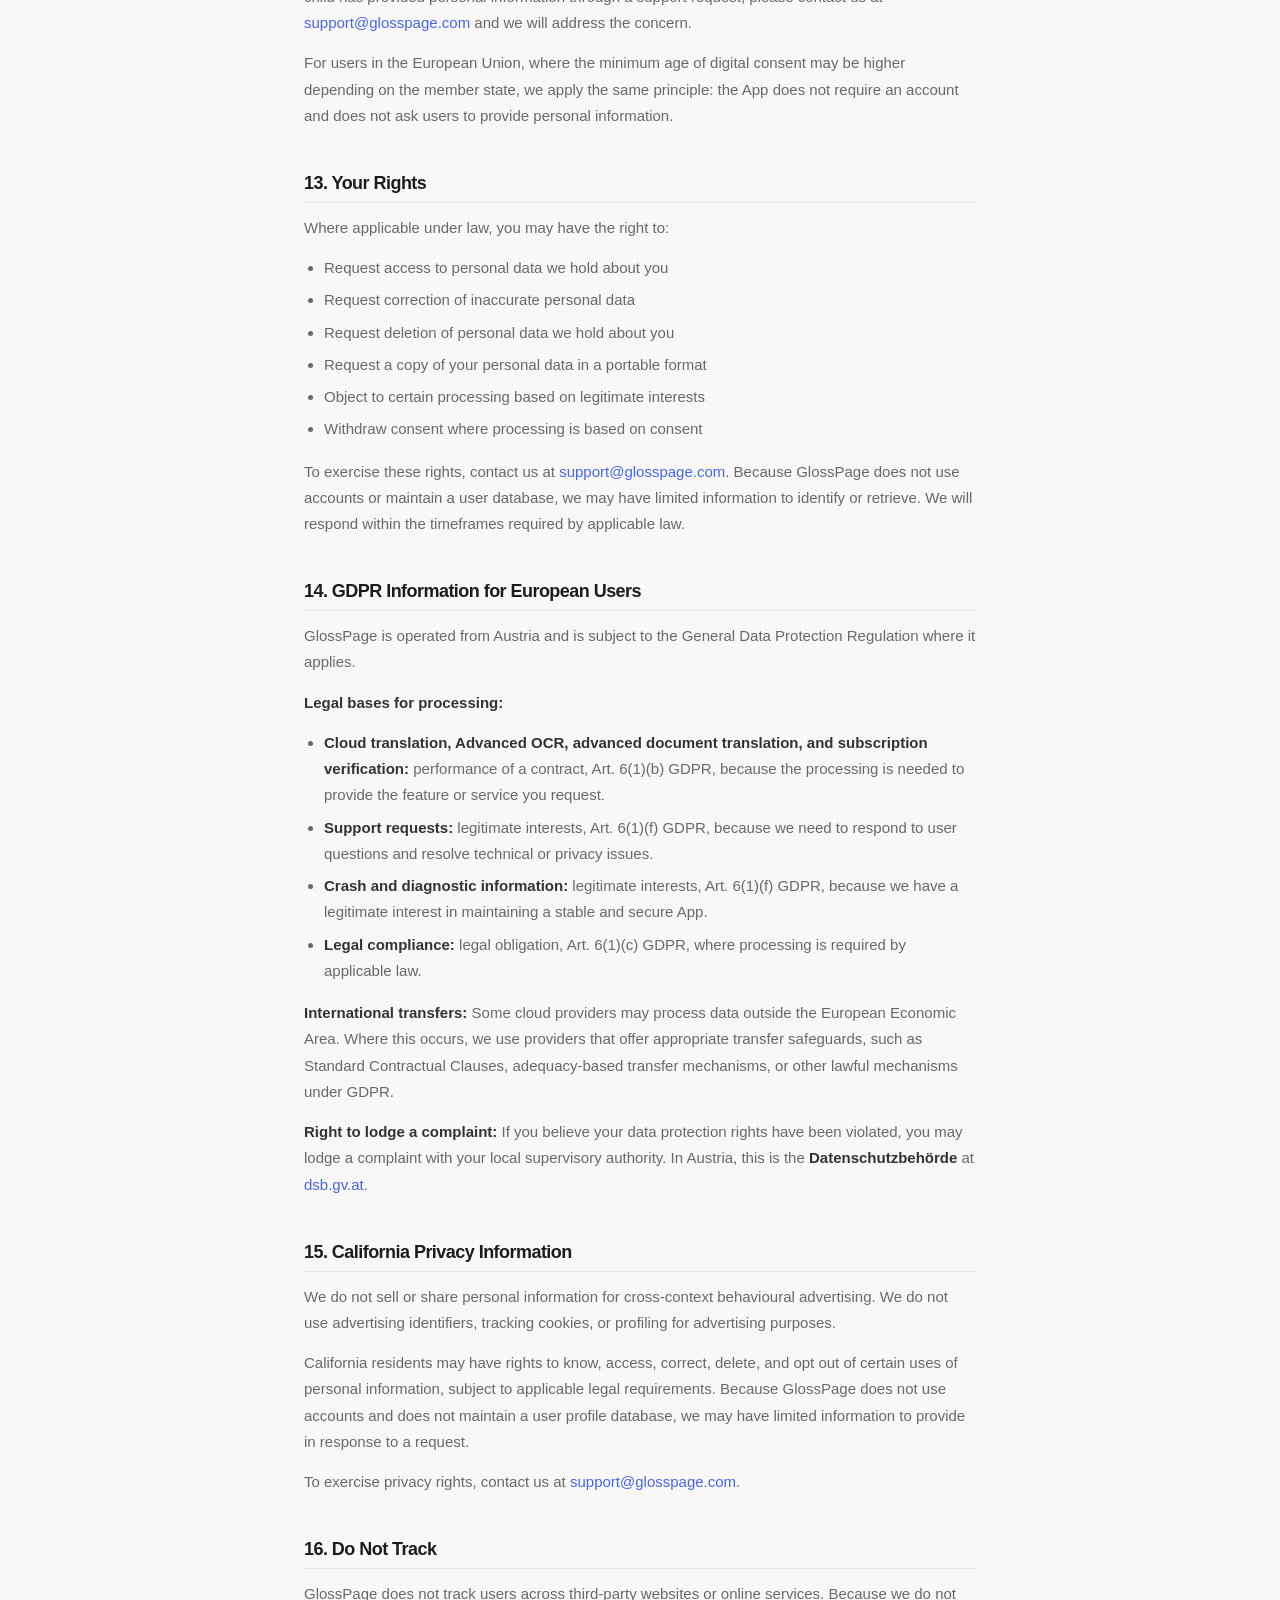
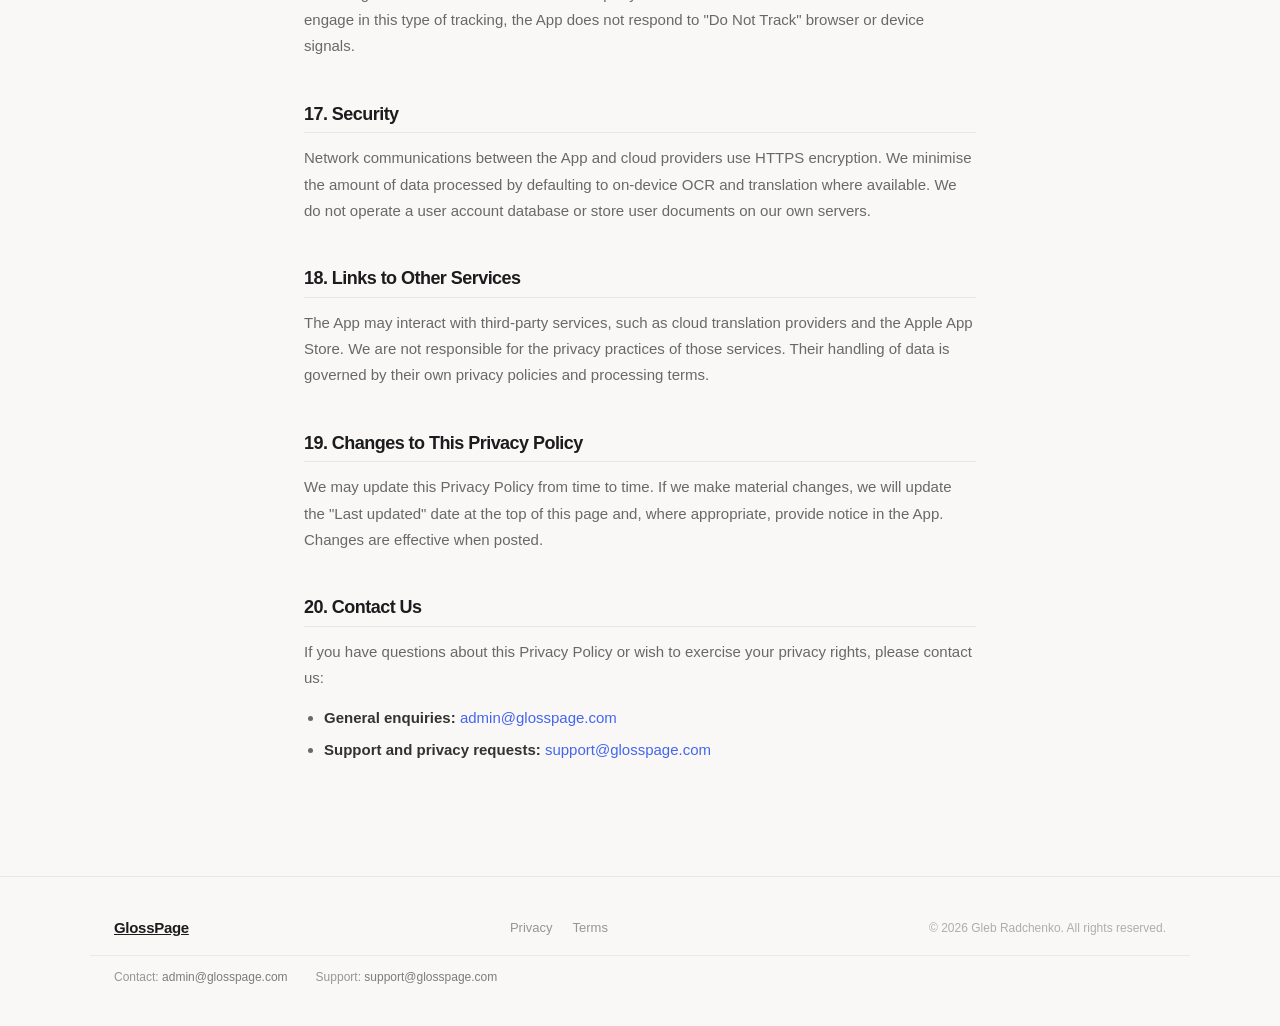
==== commit e3d98081: "Copyright update" ====
--- a/privacy.html
+++ b/privacy.html
@@ -194,7 +194,7 @@
       <a href="privacy.html">Privacy</a>
       <a href="terms.html">Terms</a>
     </div>
-    <div class="footer-copy">© 2026 GlossPage. All rights reserved.</div>
+    <div class="footer-copy">© 2026 Gleb Radchenko. All rights reserved.</div>
   </div>
   <div class="footer-contacts">
     <span>Contact: <a href="mailto:admin@glosspage.com">admin@glosspage.com</a></span>
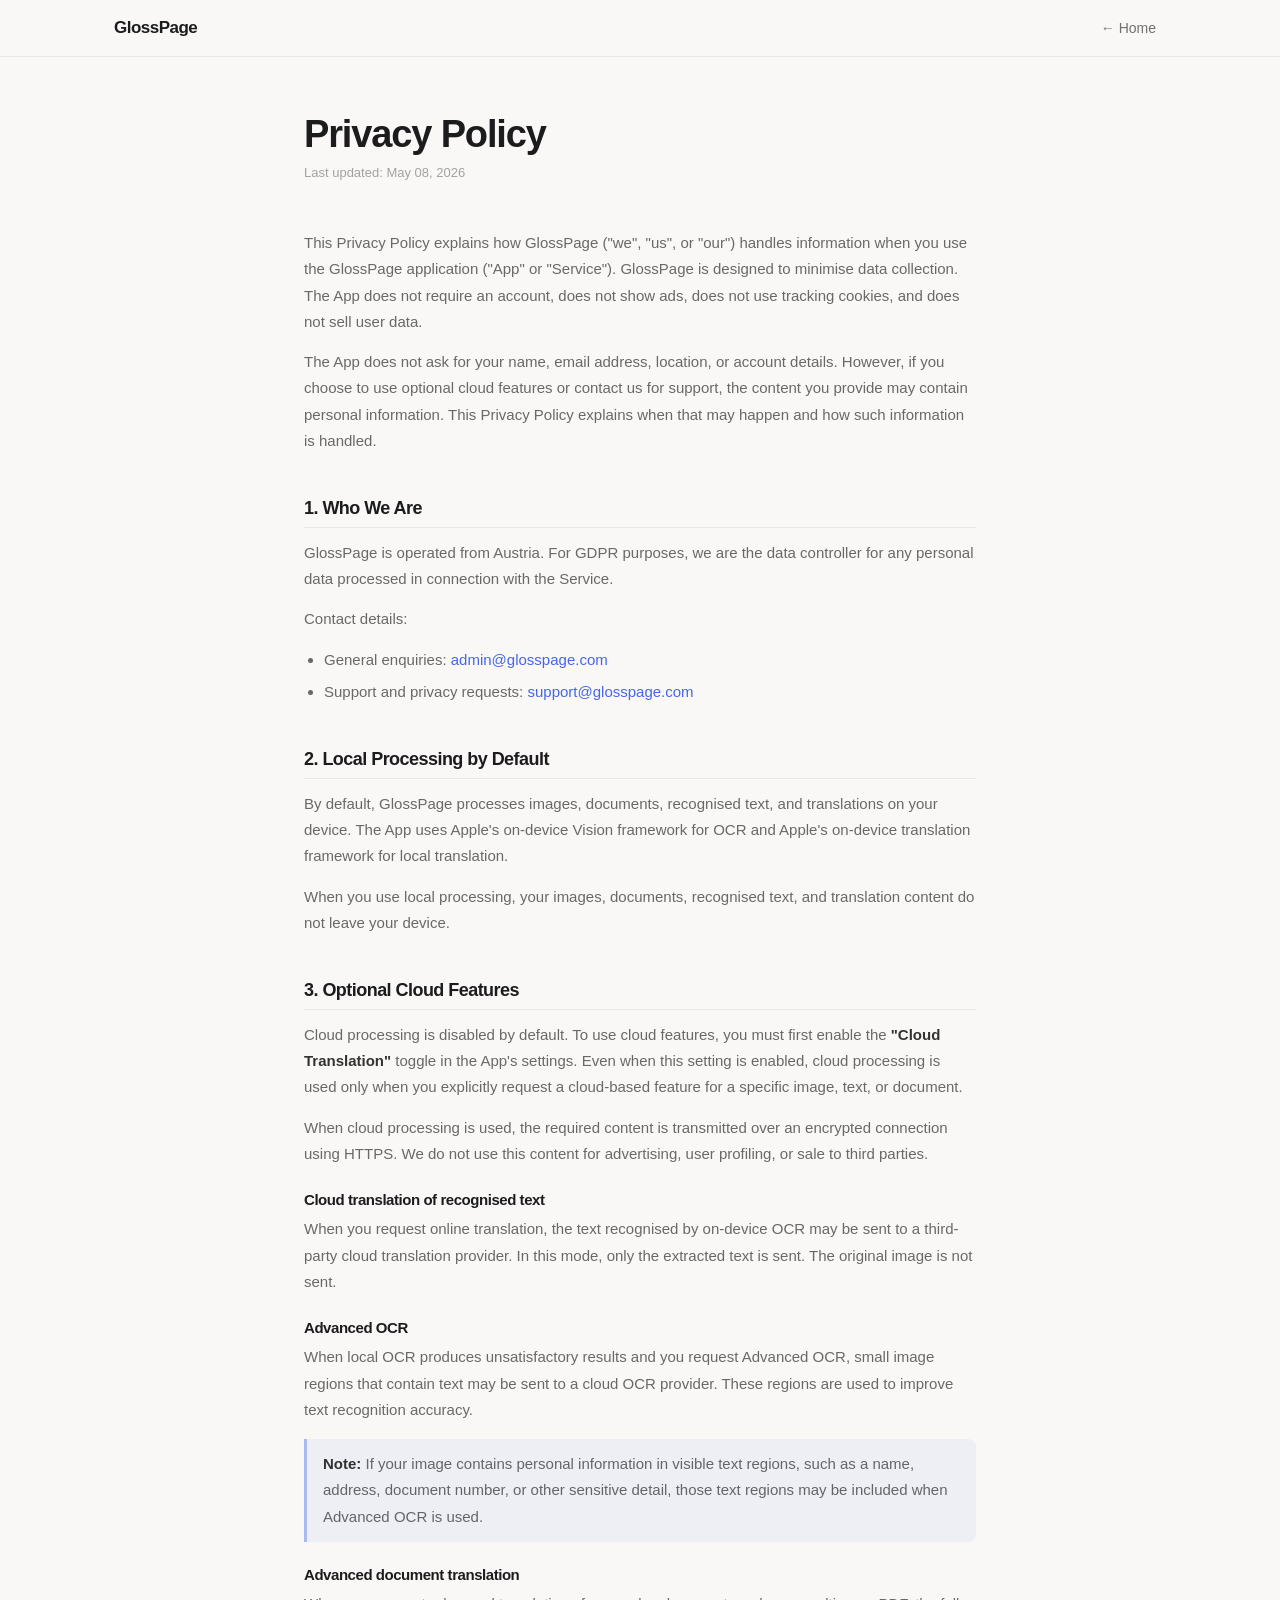
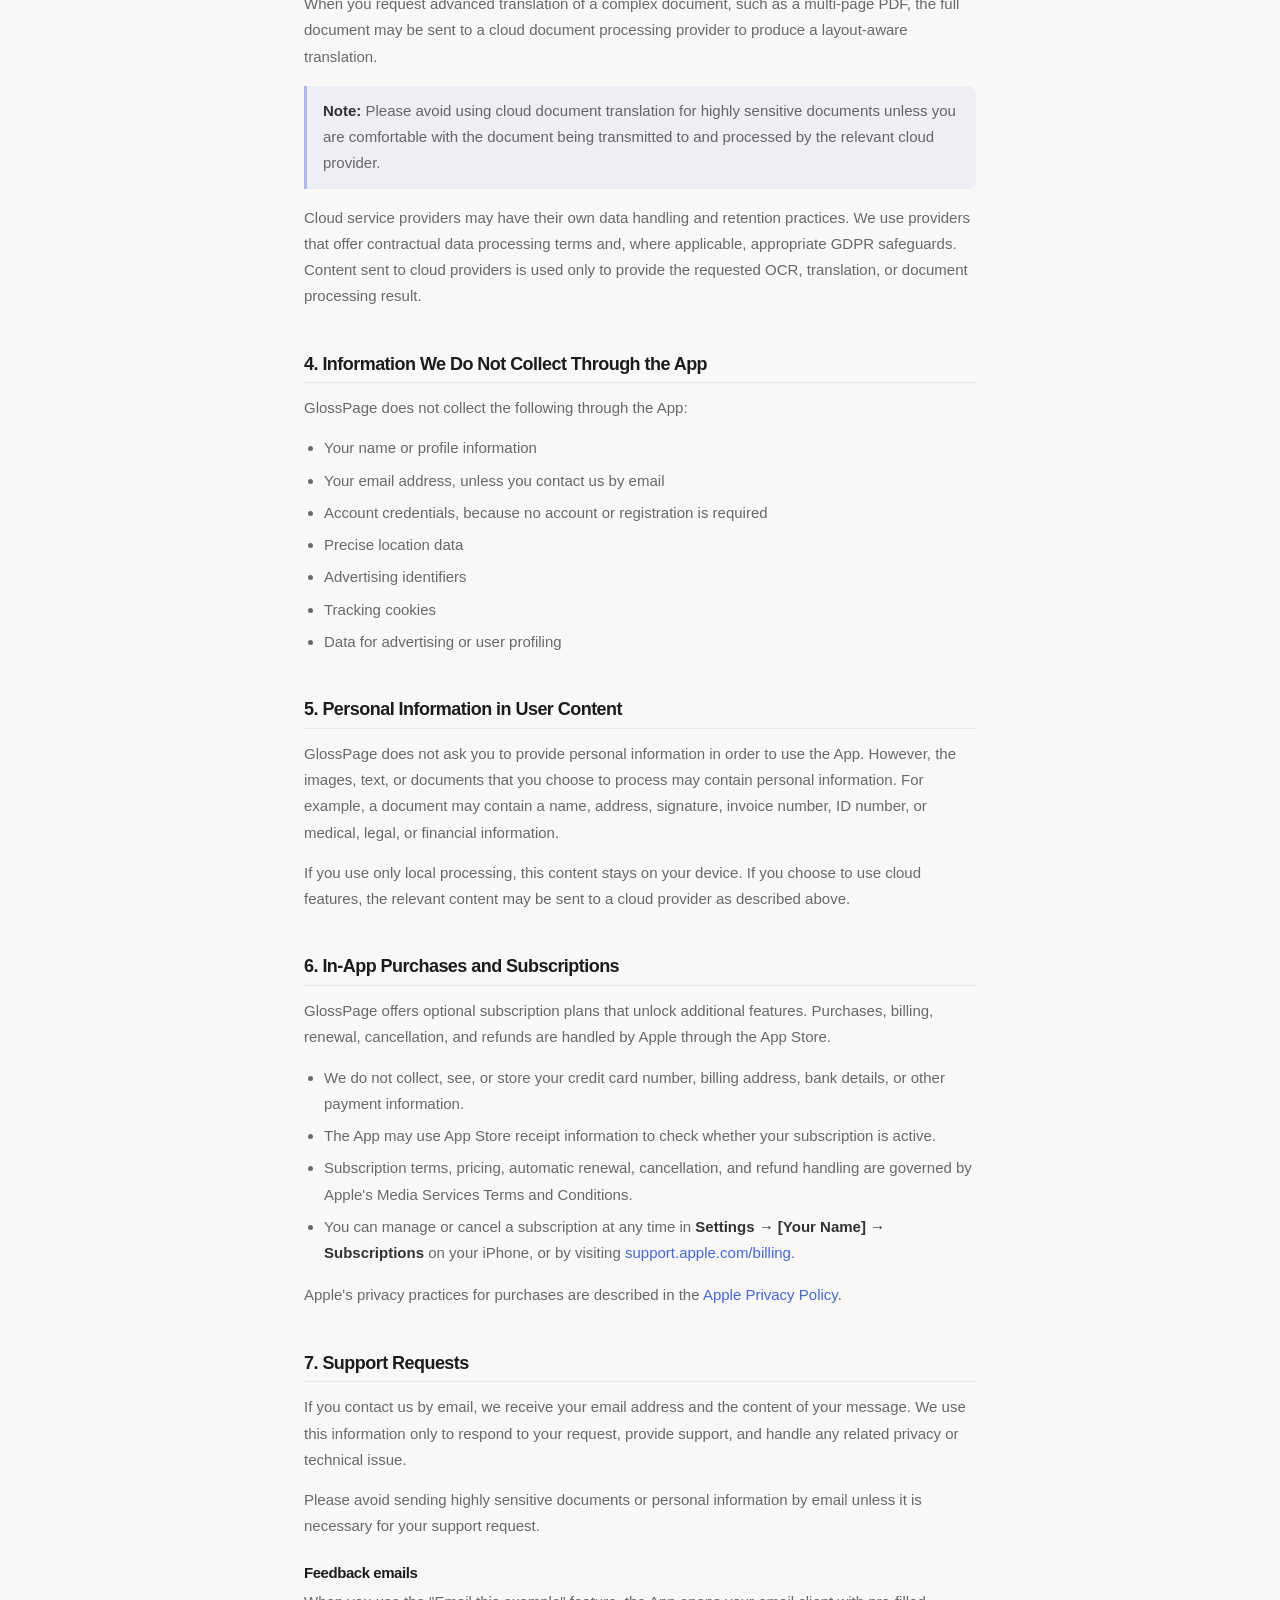
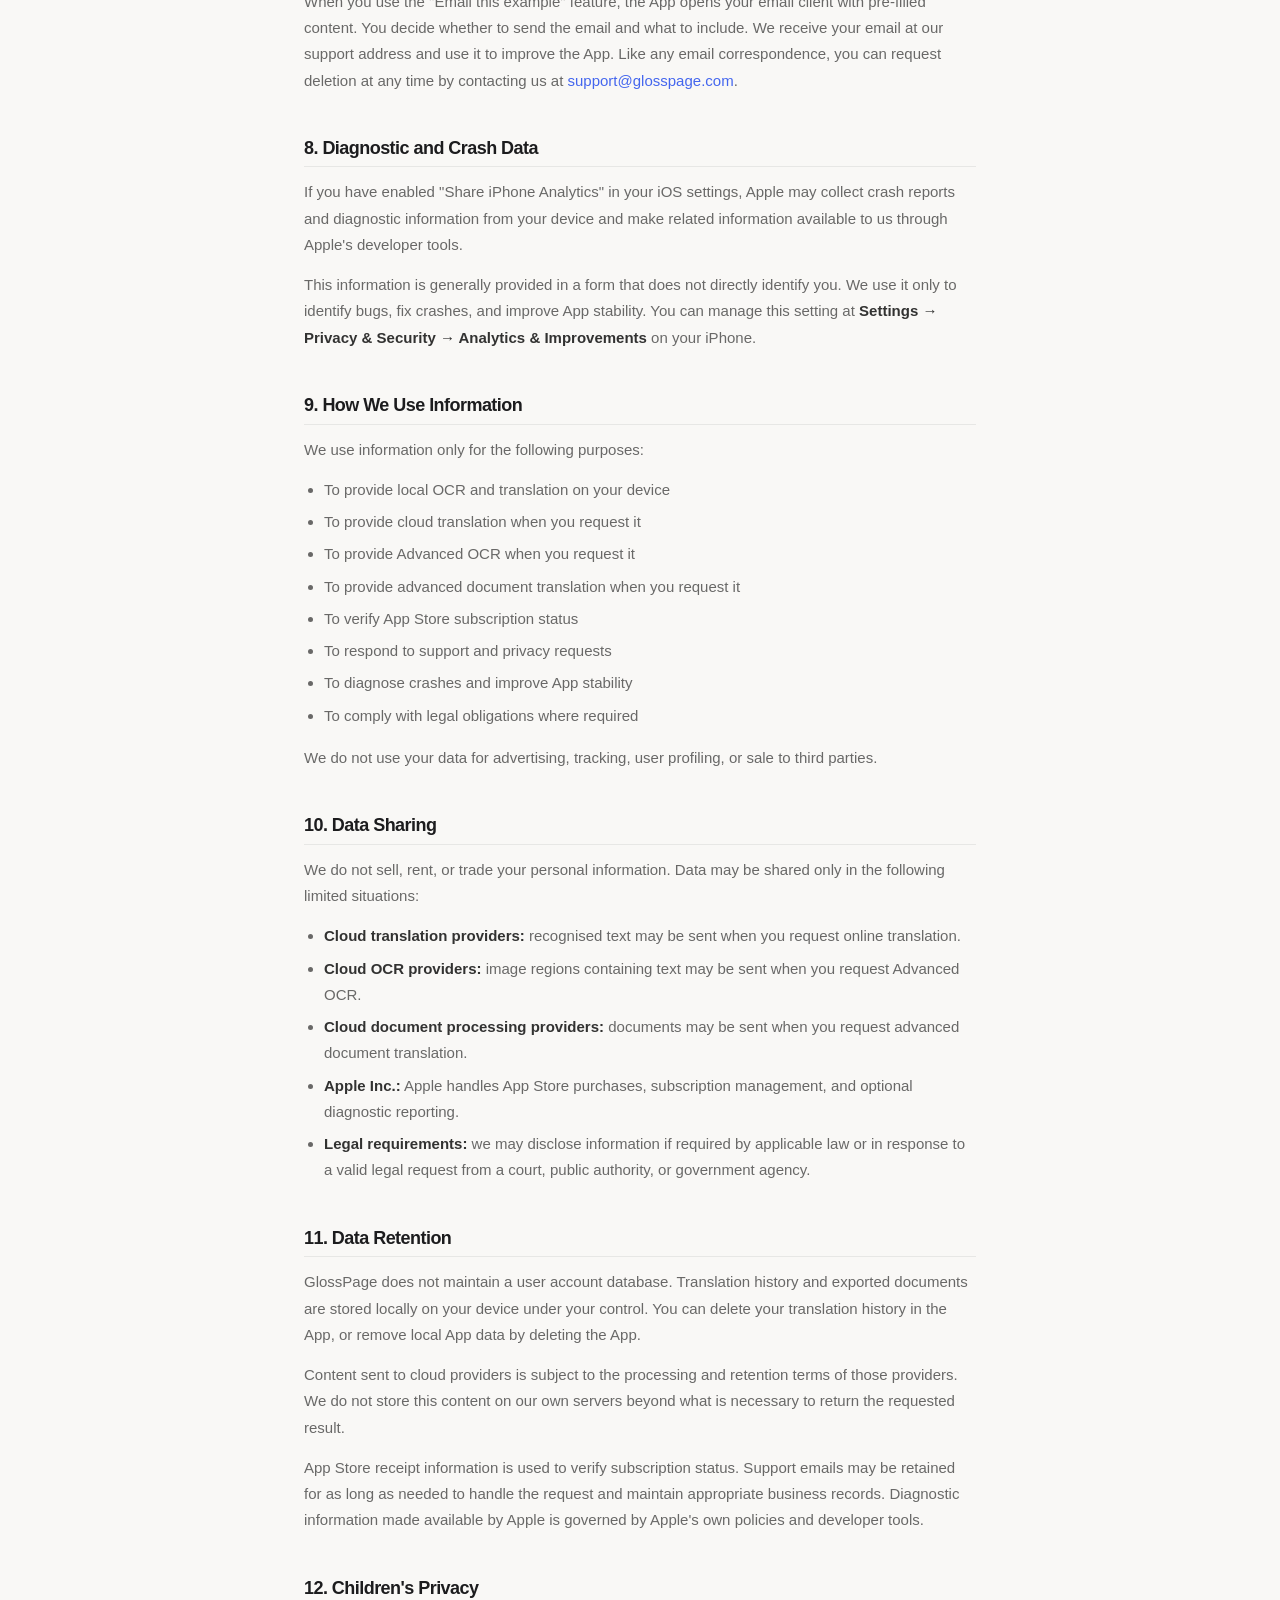
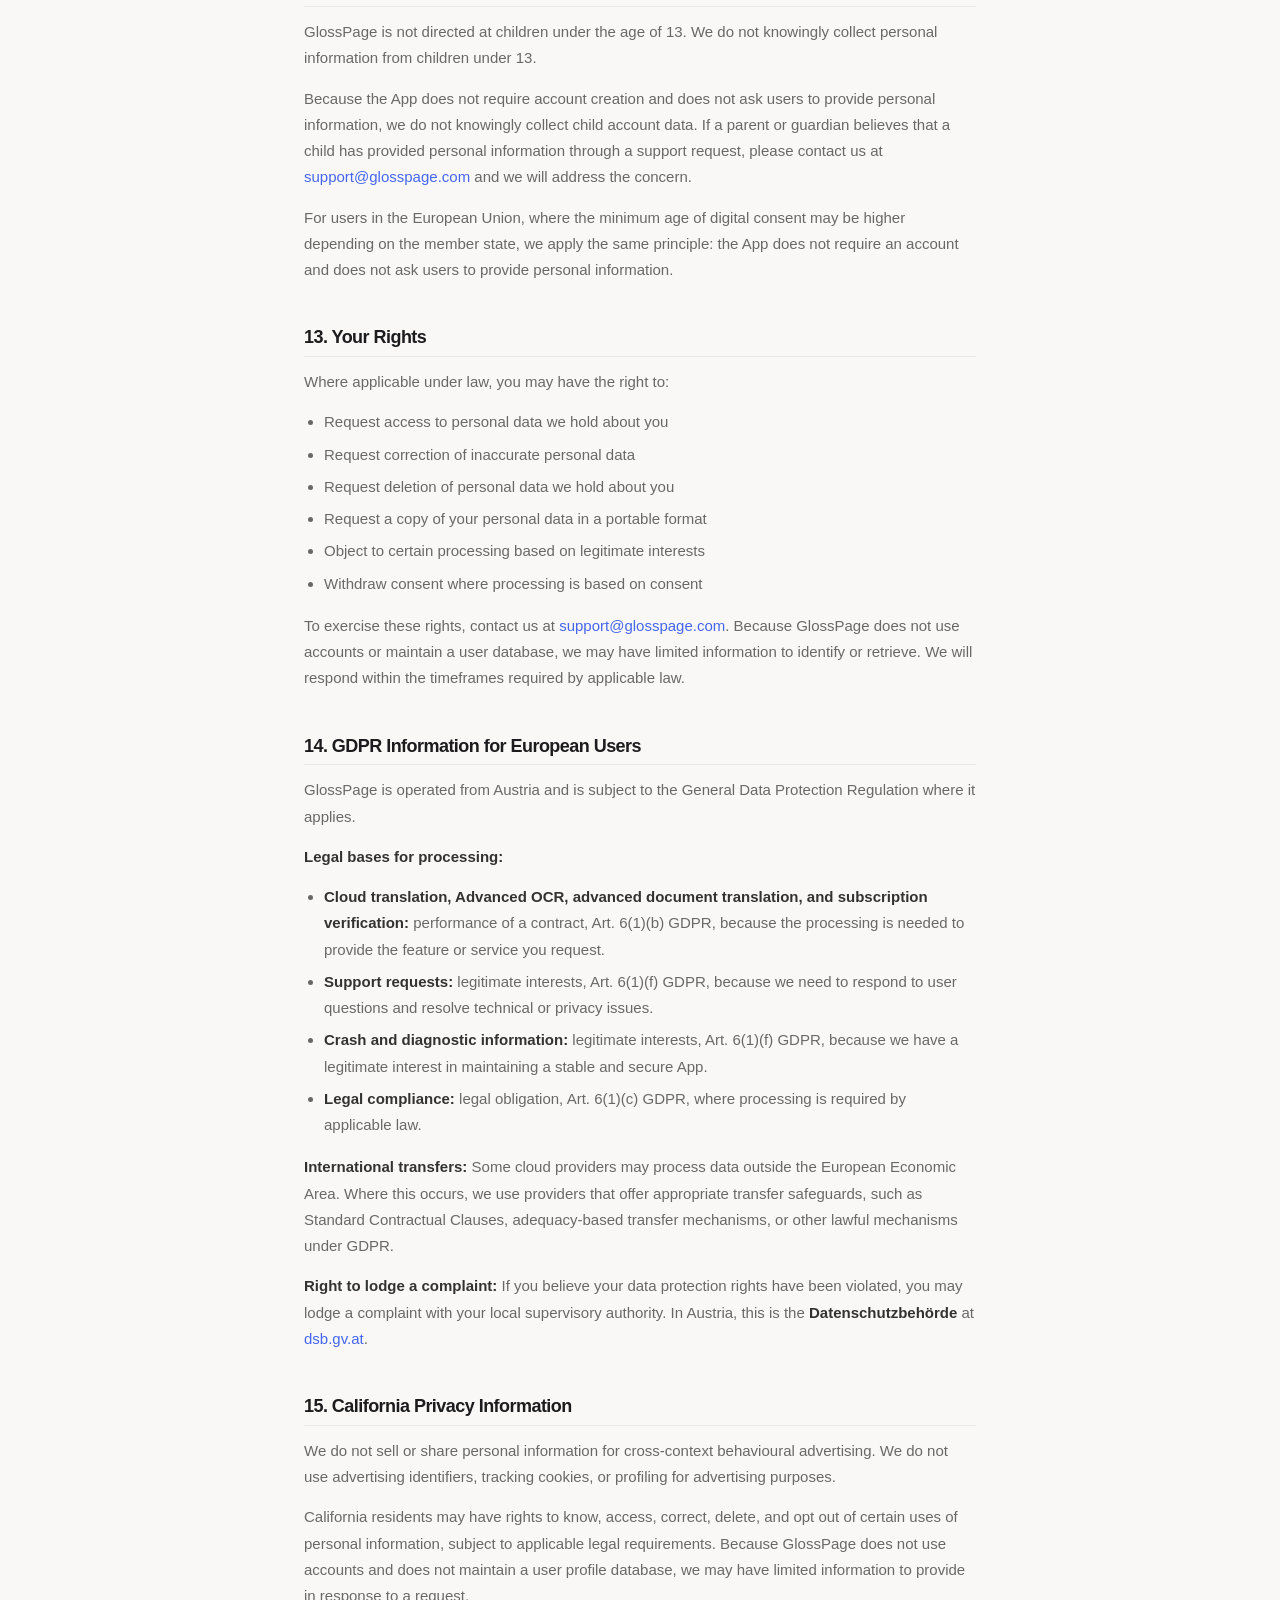
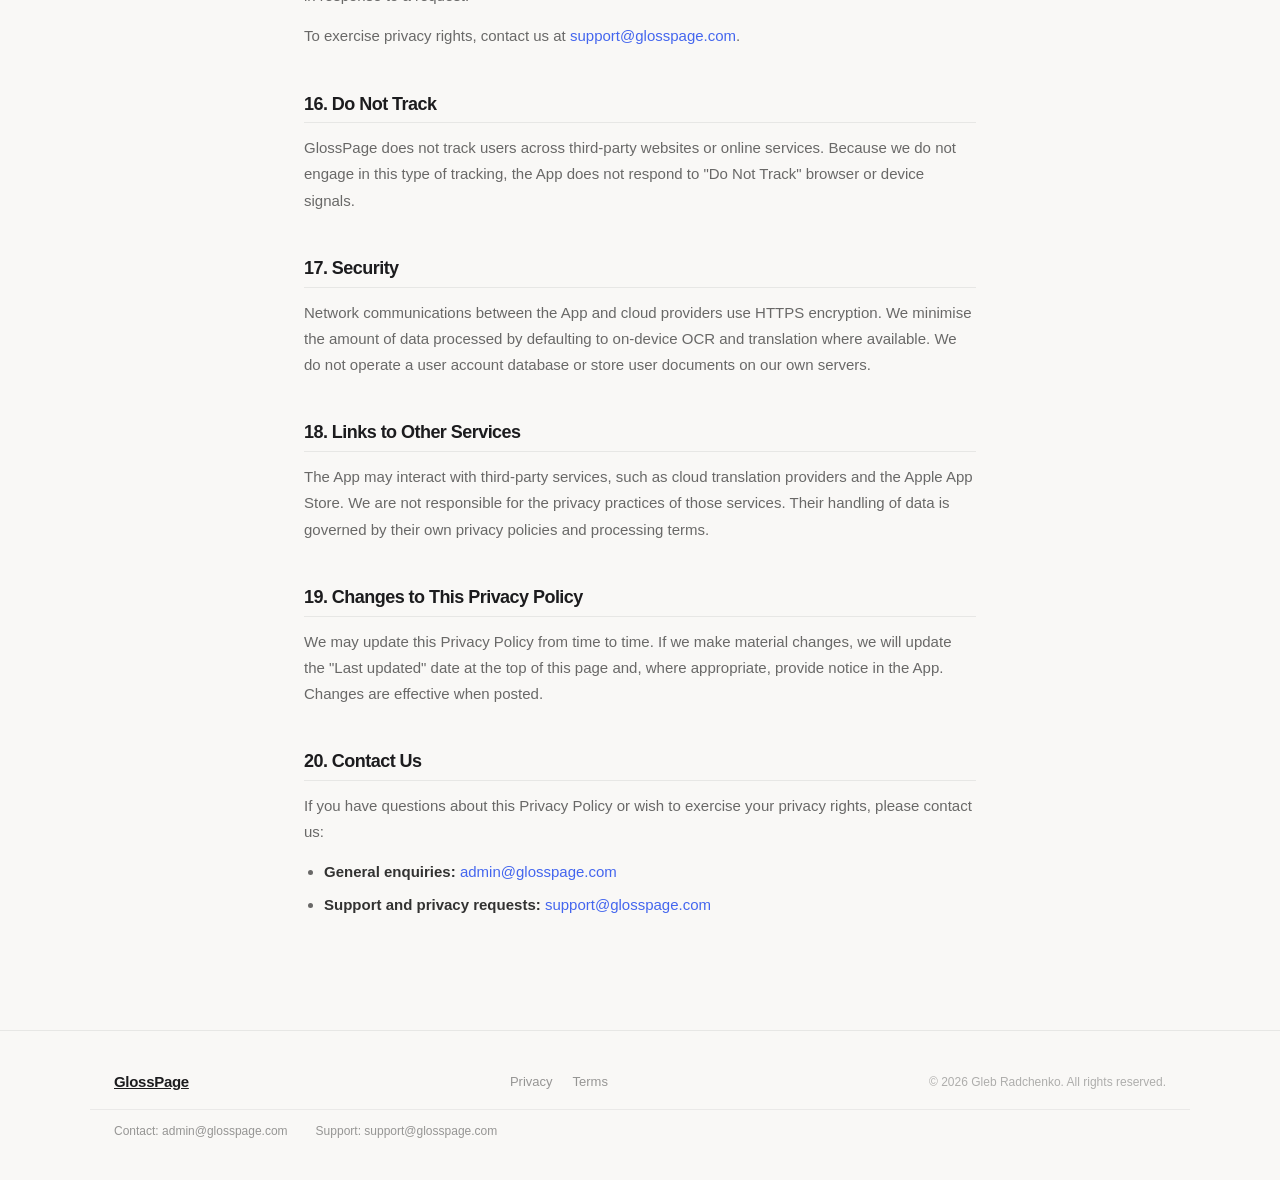
==== commit 2dd746f7: "eamil privacy update" ====
--- a/privacy.html
+++ b/privacy.html
@@ -95,6 +95,9 @@
     <p>If you contact us by email, we receive your email address and the content of your message. We use this information only to respond to your request, provide support, and handle any related privacy or technical issue.</p>
     <p>Please avoid sending highly sensitive documents or personal information by email unless it is necessary for your support request.</p>
 
+    <h3>Feedback emails</h3>
+    <p>When you use the "Email this example" feature, the App opens your email client with pre-filled content. You decide whether to send the email and what to include. We receive your email at our support address and use it to improve the App. Like any email correspondence, you can request deletion at any time by contacting us at <a href="mailto:support@glosspage.com">support@glosspage.com</a>.</p>
+
     <h2>8. Diagnostic and Crash Data</h2>
     <p>If you have enabled "Share iPhone Analytics" in your iOS settings, Apple may collect crash reports and diagnostic information from your device and make related information available to us through Apple's developer tools.</p>
     <p>This information is generally provided in a form that does not directly identify you. We use it only to identify bugs, fix crashes, and improve App stability. You can manage this setting at <strong>Settings → Privacy &amp; Security → Analytics &amp; Improvements</strong> on your iPhone.</p>
--- a/styles.css
+++ b/styles.css
@@ -37,9 +37,9 @@
 }
 .btn--outline:hover { background: rgba(0,0,0,0.04); }
 .btn--pro {
-  background: linear-gradient(135deg, #4466ee, #2233cc);
+  background: linear-gradient(135deg, #F5A623, #FF6B35);
   color: #fff;
-  box-shadow: 0 4px 20px rgba(50,80,220,0.3);
+  box-shadow: 0 4px 20px rgba(245,166,35,0.3);
 }
 .btn--pro:hover { opacity: 0.9; }
 
@@ -86,7 +86,7 @@
 }
 .hero h1 em {
   font-style: normal;
-  background: linear-gradient(135deg, #4466ee 0%, #8844cc 100%);
+  background: linear-gradient(135deg, #F5A623 0%, #FF6B35 100%);
   -webkit-background-clip: text; -webkit-text-fill-color: transparent;
   background-clip: text;
 }
@@ -214,7 +214,7 @@
   padding: 3px 9px; border-radius: 50px;
 }
 .badge-free { background: rgba(0,180,100,0.1); color: rgba(0,140,70,1); }
-.badge-pro { background: rgba(68,102,238,0.1); color: #3355cc; }
+.badge-pro { background: rgba(245,166,35,0.1); color: #cc7a10; }
 
 /* ── How it works ── */
 .how-steps {
@@ -227,7 +227,7 @@
   counter-increment: steps;
   content: counter(steps);
   display: block; width: 32px; height: 32px; border-radius: 50%;
-  background: #1c1c1e; color: #fff;
+  background: linear-gradient(135deg, #F5A623, #FF6B35); color: #fff;
   font-size: 13px; font-weight: 700;
   display: flex; align-items: center; justify-content: center;
   margin-bottom: 14px;
@@ -245,40 +245,30 @@
 .pricing-card {
   border-radius: 24px; padding: 32px 28px;
   border: 0.5px solid rgba(0,0,0,0.07);
-}
-.pricing-card--free { background: rgba(255,255,255,0.7); }
-.pricing-card--pro {
-  background: #1a1f4e;
-  border-color: transparent;
-  box-shadow: 0 8px 40px rgba(40,60,200,0.2);
-}
+  display: flex; flex-direction: column;
+}
+.pricing-card--free { background: transparent; }
+.pricing-card--pro { background: transparent; border-color: transparent; box-shadow: none; border-radius: 0; }
 .pricing-tier {
-  font-size: 12px; font-weight: 600; letter-spacing: 0.06em;
+  font-size: 12px; font-weight: 600; letter-spacing: 0.04em;
   text-transform: uppercase; margin-bottom: 10px;
 }
-.pricing-card--free .pricing-tier { color: rgba(0,0,0,0.4); }
-.pricing-card--pro .pricing-tier { color: rgba(150,170,255,0.8); }
 .pricing-price {
   font-size: 36px; font-weight: 750; letter-spacing: -0.04em; margin-bottom: 4px;
 }
-.pricing-card--free .pricing-price { color: #1c1c1e; }
-.pricing-card--pro .pricing-price { color: #fff; }
 .pricing-period {
   font-size: 13px; color: rgba(0,0,0,0.4); margin-bottom: 28px;
 }
-.pricing-card--pro .pricing-period { color: rgba(255,255,255,0.45); }
 .pricing-features { list-style: none; display: flex; flex-direction: column; gap: 10px; margin-bottom: 28px; }
 .pricing-features li {
   font-size: 14px; display: flex; align-items: flex-start; gap: 10px;
 }
 .pricing-card--free .pricing-features li { color: rgba(0,0,0,0.65); }
-.pricing-card--pro .pricing-features li { color: rgba(255,255,255,0.85); }
 .pricing-check { flex-shrink: 0; margin-top: 1px; opacity: 0.7; }
 .pricing-muted { opacity: 0.45 !important; }
 .pricing-note {
   font-size: 12px; margin-top: 14px; text-align: center;
 }
-.pricing-card--pro .pricing-note { color: rgba(255,255,255,0.35); }
 
 /* ── Footer ── */
 footer {
@@ -305,7 +295,7 @@
   display: flex; gap: 28px; flex-wrap: wrap;
 }
 .footer-contacts span { font-size: 12px; color: rgba(0,0,0,0.4); }
-.footer-contacts a { color: rgba(0,0,0,0.5); text-decoration: none; transition: color 0.15s; }
+.footer-contacts a { font-size: 12px; color: rgba(0,0,0,0.4); text-decoration: none; transition: color 0.15s; }
 .footer-contacts a:hover { color: #1c1c1e; }
 
 /* ── Divider ── */
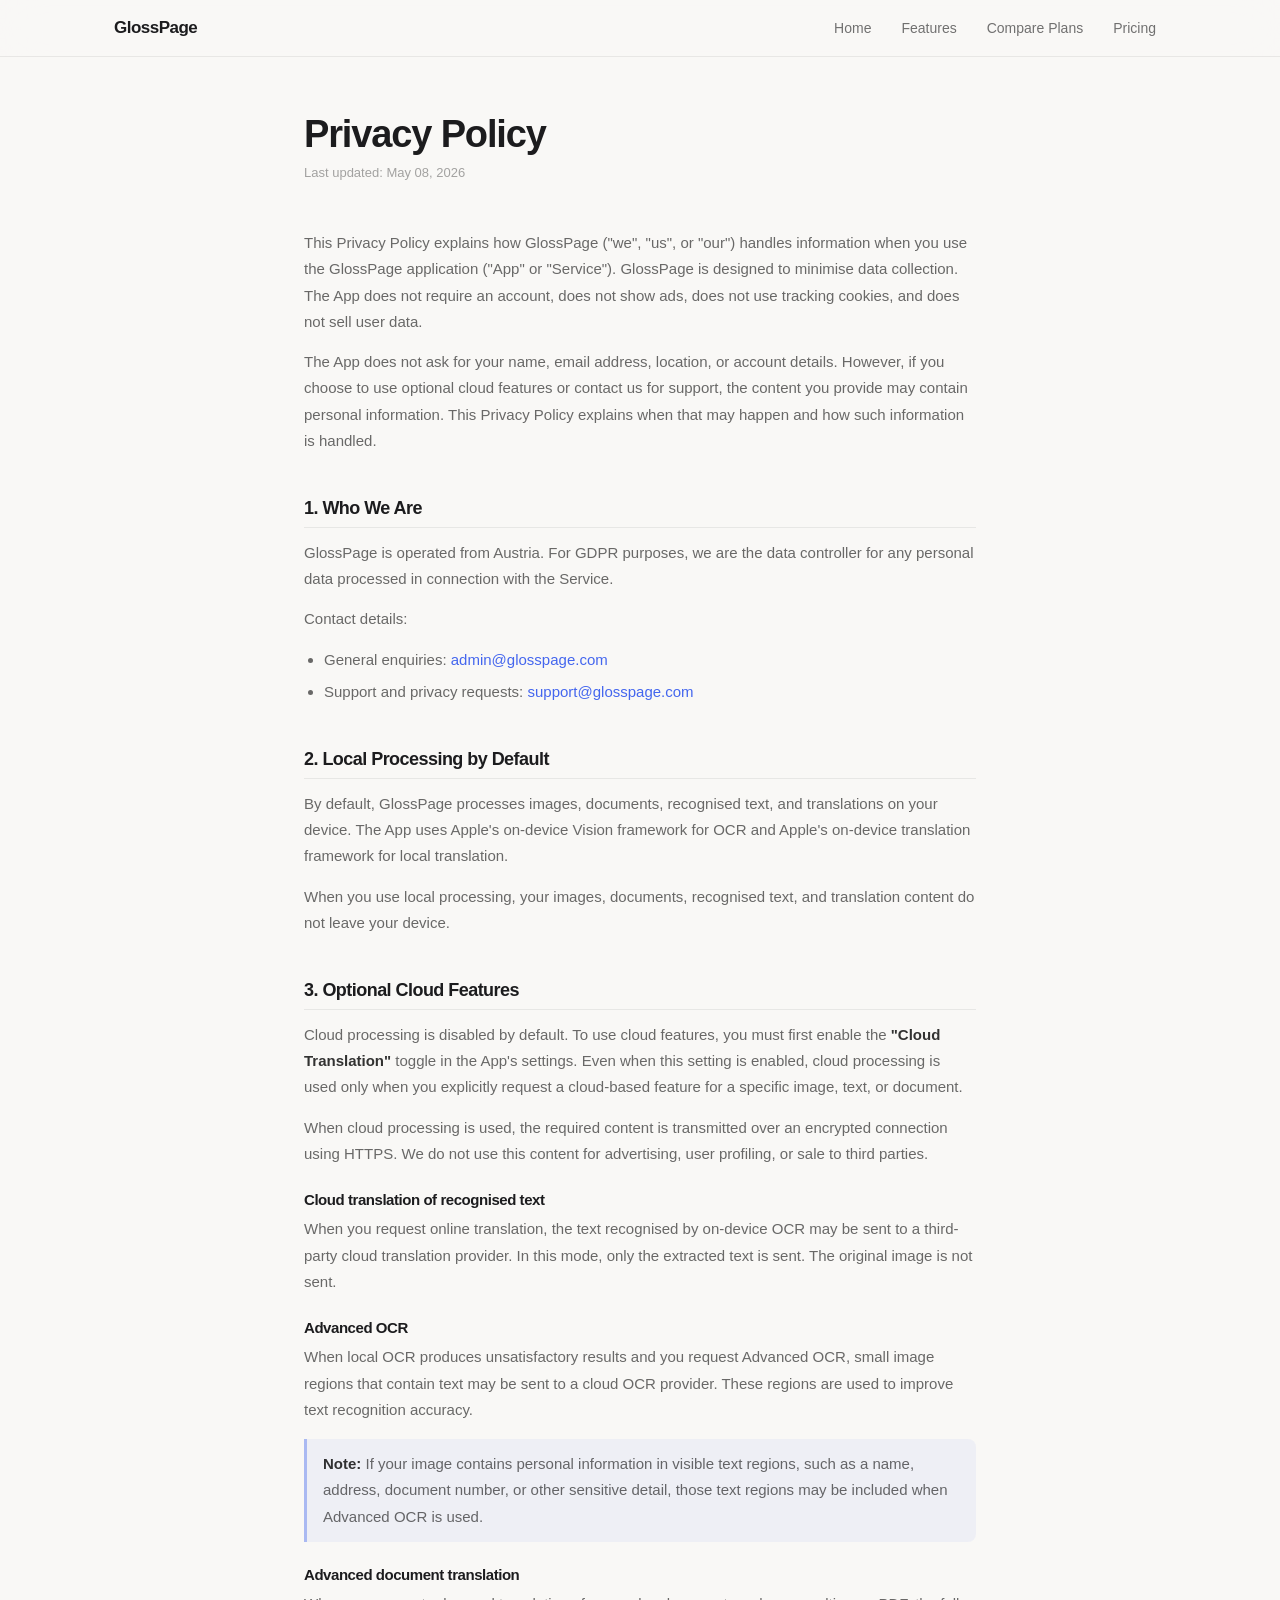
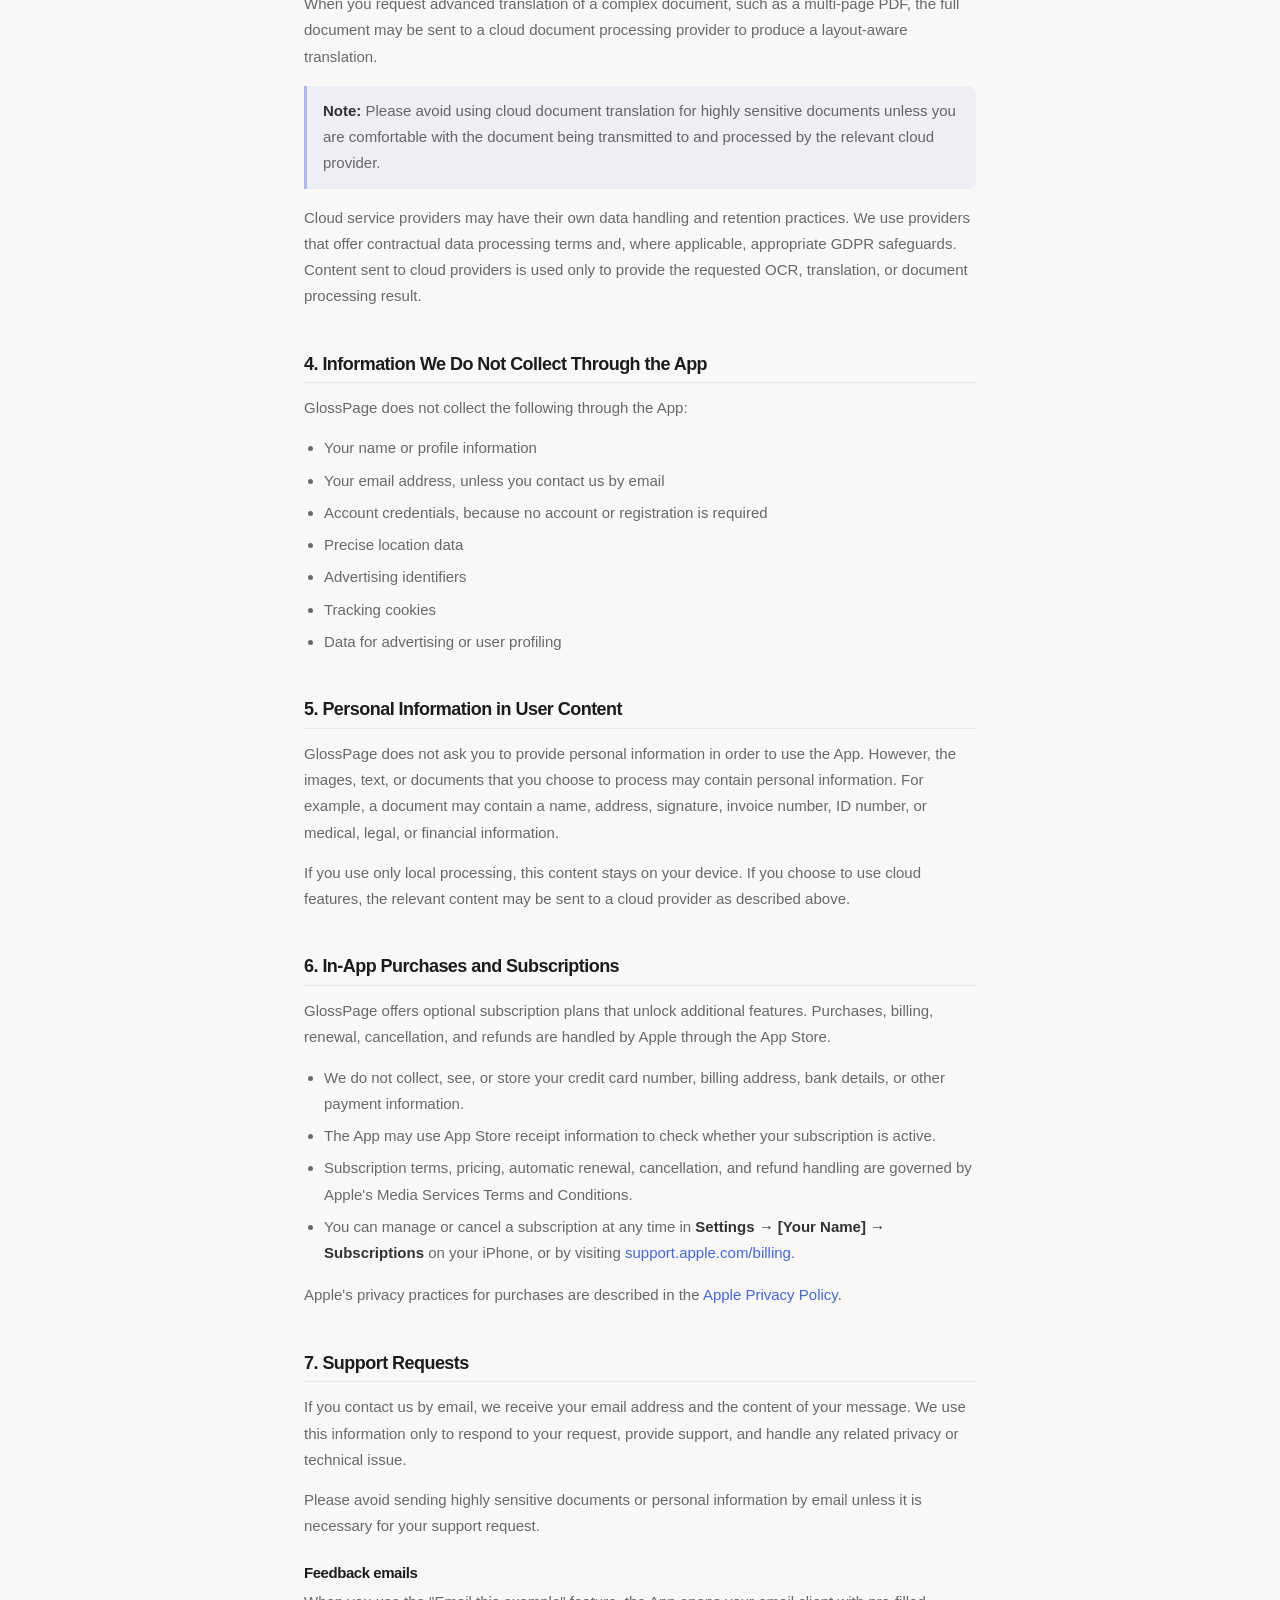
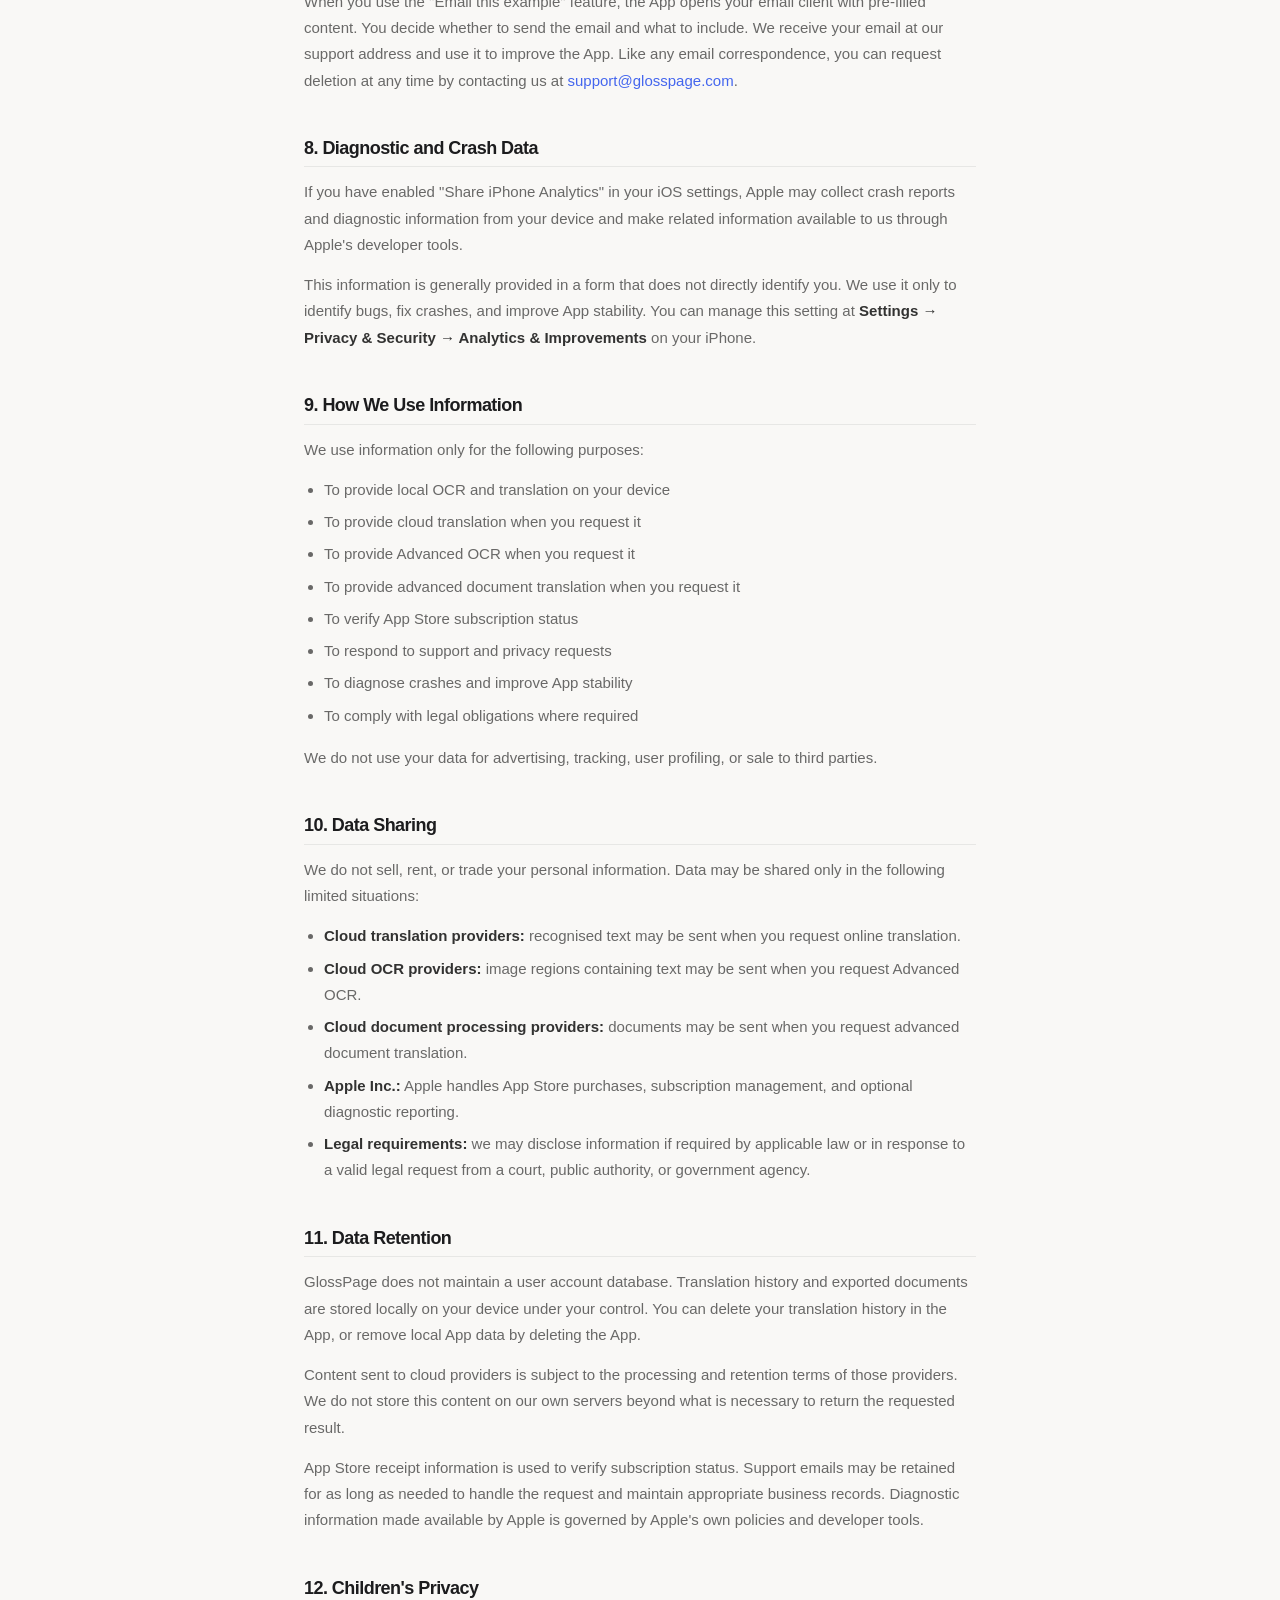
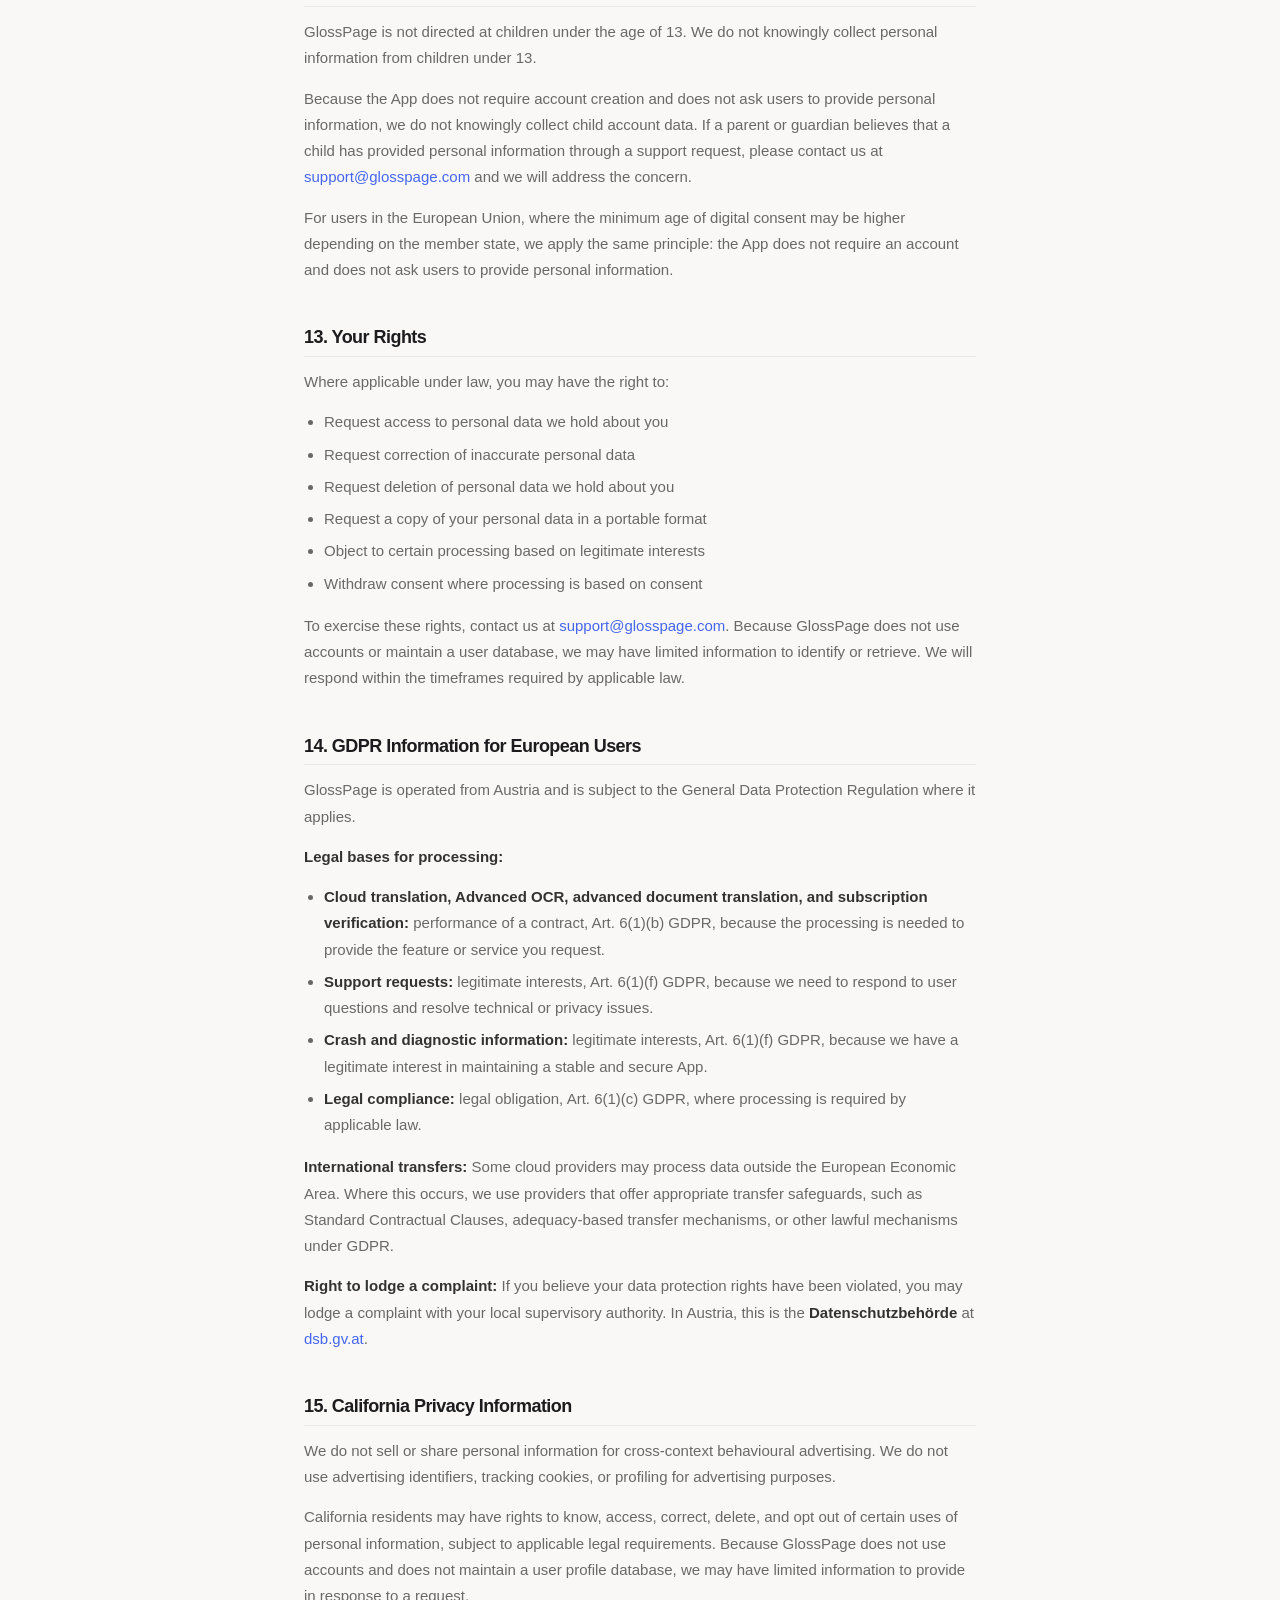
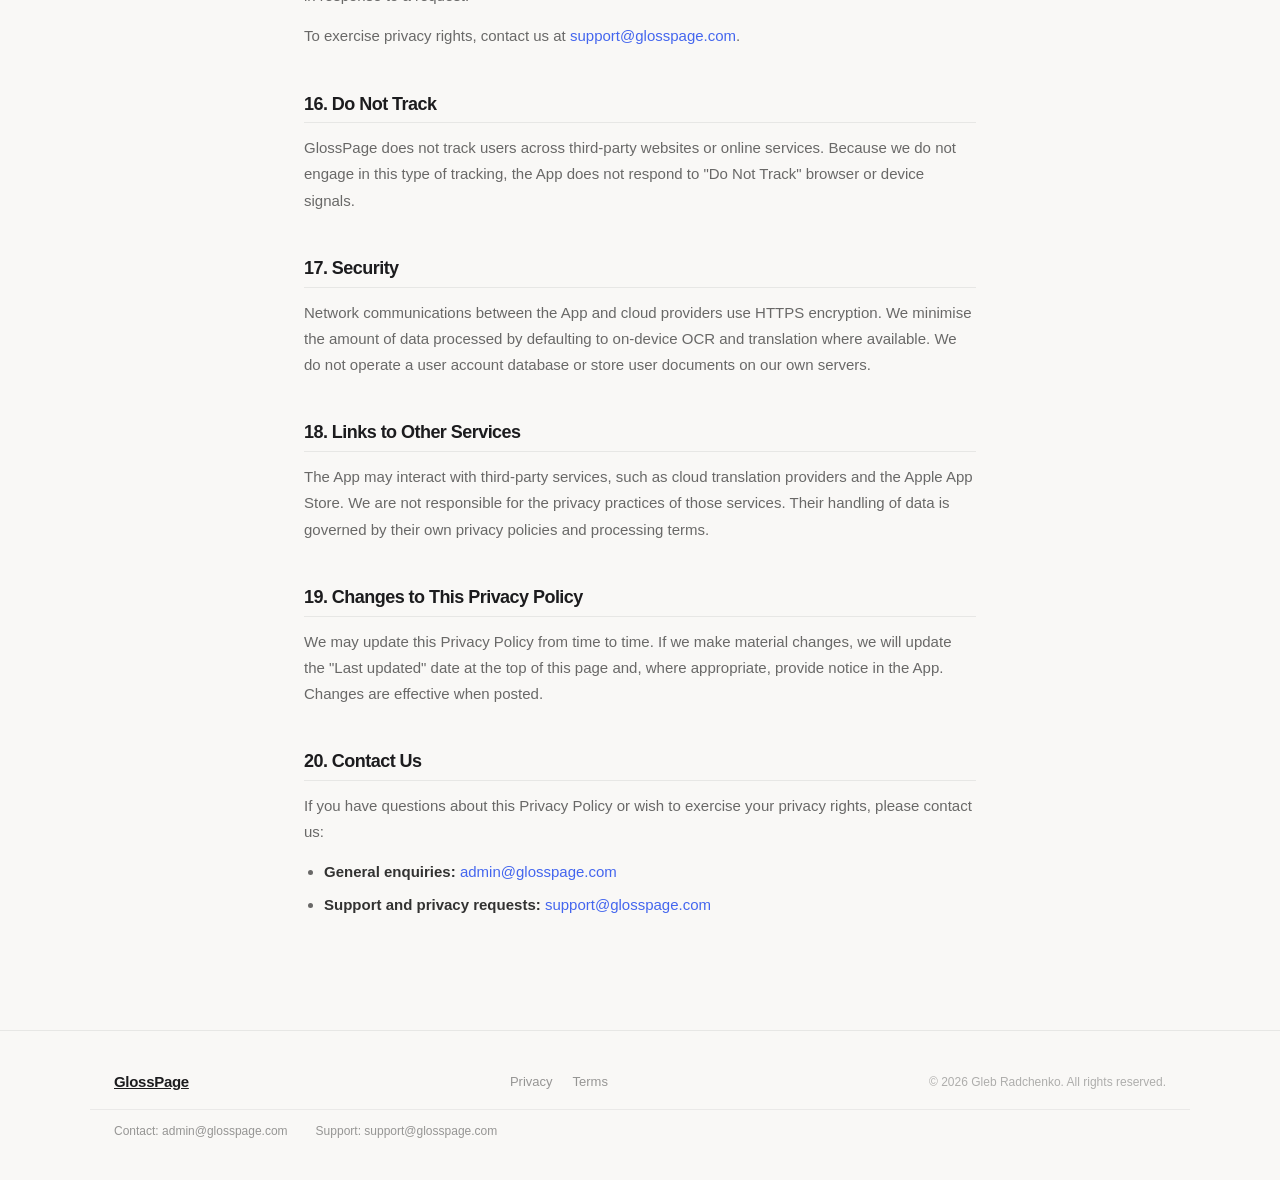
==== commit 300e342e: "feat: add Compare Plans navigation link and reformat HTML for consistency" ====
--- a/privacy.html
+++ b/privacy.html
@@ -14,7 +14,10 @@
   <div class="nav-inner">
     <a href="index.html" class="nav-logo">GlossPage</a>
     <div class="nav-actions">
-      <a href="index.html" class="nav-link">← Home</a>
+      <a href="index.html" class="nav-link">Home</a>
+      <a href="index.html#features" class="nav-link">Features</a>
+      <a href="plans.html" class="nav-link">Compare Plans</a>
+      <a href="index.html#pricing" class="nav-link">Pricing</a>
     </div>
   </div>
 </nav>
@@ -206,4 +209,4 @@
 </footer>
 
 </body>
-</html>+</html>
--- a/styles.css
+++ b/styles.css
@@ -183,6 +183,16 @@
   font-size: 17px; color: rgba(0,0,0,0.5); line-height: 1.65;
   max-width: 520px;
 }
+.compare-plans-link {
+  display: inline-flex;
+  align-items: center;
+  margin-top: 22px;
+  color: #cc7a10;
+  font-size: 14px;
+  font-weight: 650;
+  text-decoration: none;
+}
+.compare-plans-link:hover { text-decoration: underline; }
 
 /* ── Feature grid ── */
 .feature-grid {
@@ -270,6 +280,108 @@
   font-size: 12px; margin-top: 14px; text-align: center;
 }
 
+/* ── Plan comparison ── */
+.plans-page { padding: 72px 0 96px; }
+.plans-hero {
+  display: grid;
+  grid-template-columns: minmax(0, 1fr) auto;
+  gap: 32px;
+  align-items: end;
+  margin-bottom: 36px;
+}
+.plans-hero h1 {
+  font-size: clamp(32px, 5vw, 54px);
+  color: #1c1c1e;
+  margin-bottom: 14px;
+  max-width: 760px;
+}
+.plans-hero p {
+  max-width: 620px;
+  font-size: 17px;
+  line-height: 1.65;
+  color: rgba(0,0,0,0.52);
+}
+.plans-table-wrap {
+  overflow-x: auto;
+  background: rgba(255,255,255,0.78);
+  border: 0.5px solid rgba(0,0,0,0.07);
+  border-radius: 20px;
+  box-shadow: 0 8px 32px rgba(0,0,0,0.06);
+}
+.plans-table {
+  width: 100%;
+  min-width: 760px;
+  border-collapse: separate;
+  border-spacing: 0;
+}
+.plans-table th,
+.plans-table td {
+  padding: 15px 18px;
+  border-bottom: 0.5px solid rgba(0,0,0,0.07);
+  text-align: center;
+  font-size: 14px;
+  color: rgba(0,0,0,0.68);
+  vertical-align: middle;
+}
+.plans-table th {
+  position: sticky;
+  top: 56px;
+  z-index: 2;
+  background: rgba(255,255,255,0.94);
+  backdrop-filter: blur(18px);
+  -webkit-backdrop-filter: blur(18px);
+  color: #1c1c1e;
+  font-size: 12px;
+  font-weight: 750;
+  letter-spacing: 0.04em;
+  text-transform: uppercase;
+}
+.plans-table th:first-child,
+.plans-table td:first-child {
+  position: sticky;
+  left: 0;
+  z-index: 1;
+  width: 34%;
+  min-width: 250px;
+  text-align: left;
+  background: rgba(255,255,255,0.96);
+  color: rgba(0,0,0,0.78);
+  font-weight: 590;
+}
+.plans-table th:first-child { z-index: 3; }
+.plans-table th:nth-child(4),
+.plans-table td:nth-child(4) {
+  background: rgba(245,166,35,0.07);
+}
+.plans-table th:nth-child(5),
+.plans-table td:nth-child(5) {
+  background: rgba(28,28,30,0.04);
+}
+.plans-table tr:last-child td { border-bottom: none; }
+.plan-check {
+  display: inline-flex;
+  align-items: center;
+  justify-content: center;
+  width: 22px;
+  height: 22px;
+  border-radius: 50%;
+  background: rgba(0,180,100,0.1);
+  color: rgba(0,140,70,1);
+  font-weight: 800;
+}
+.plan-dash { color: rgba(0,0,0,0.24); }
+.plan-footnotes {
+  display: grid;
+  gap: 10px;
+  margin-top: 22px;
+  max-width: 850px;
+}
+.plan-footnotes p {
+  font-size: 13px;
+  line-height: 1.65;
+  color: rgba(0,0,0,0.48);
+}
+
 /* ── Footer ── */
 footer {
   border-top: 0.5px solid rgba(0,0,0,0.07);
@@ -405,6 +517,7 @@
 /* ── Responsive ── */
 @media (max-width: 780px) {
   .pricing-grid { grid-template-columns: 1fr !important; }
+  .plans-hero { grid-template-columns: 1fr; align-items: start; }
 }
 @media (max-width: 640px) {
   .hero { padding: 48px 0 40px; }
